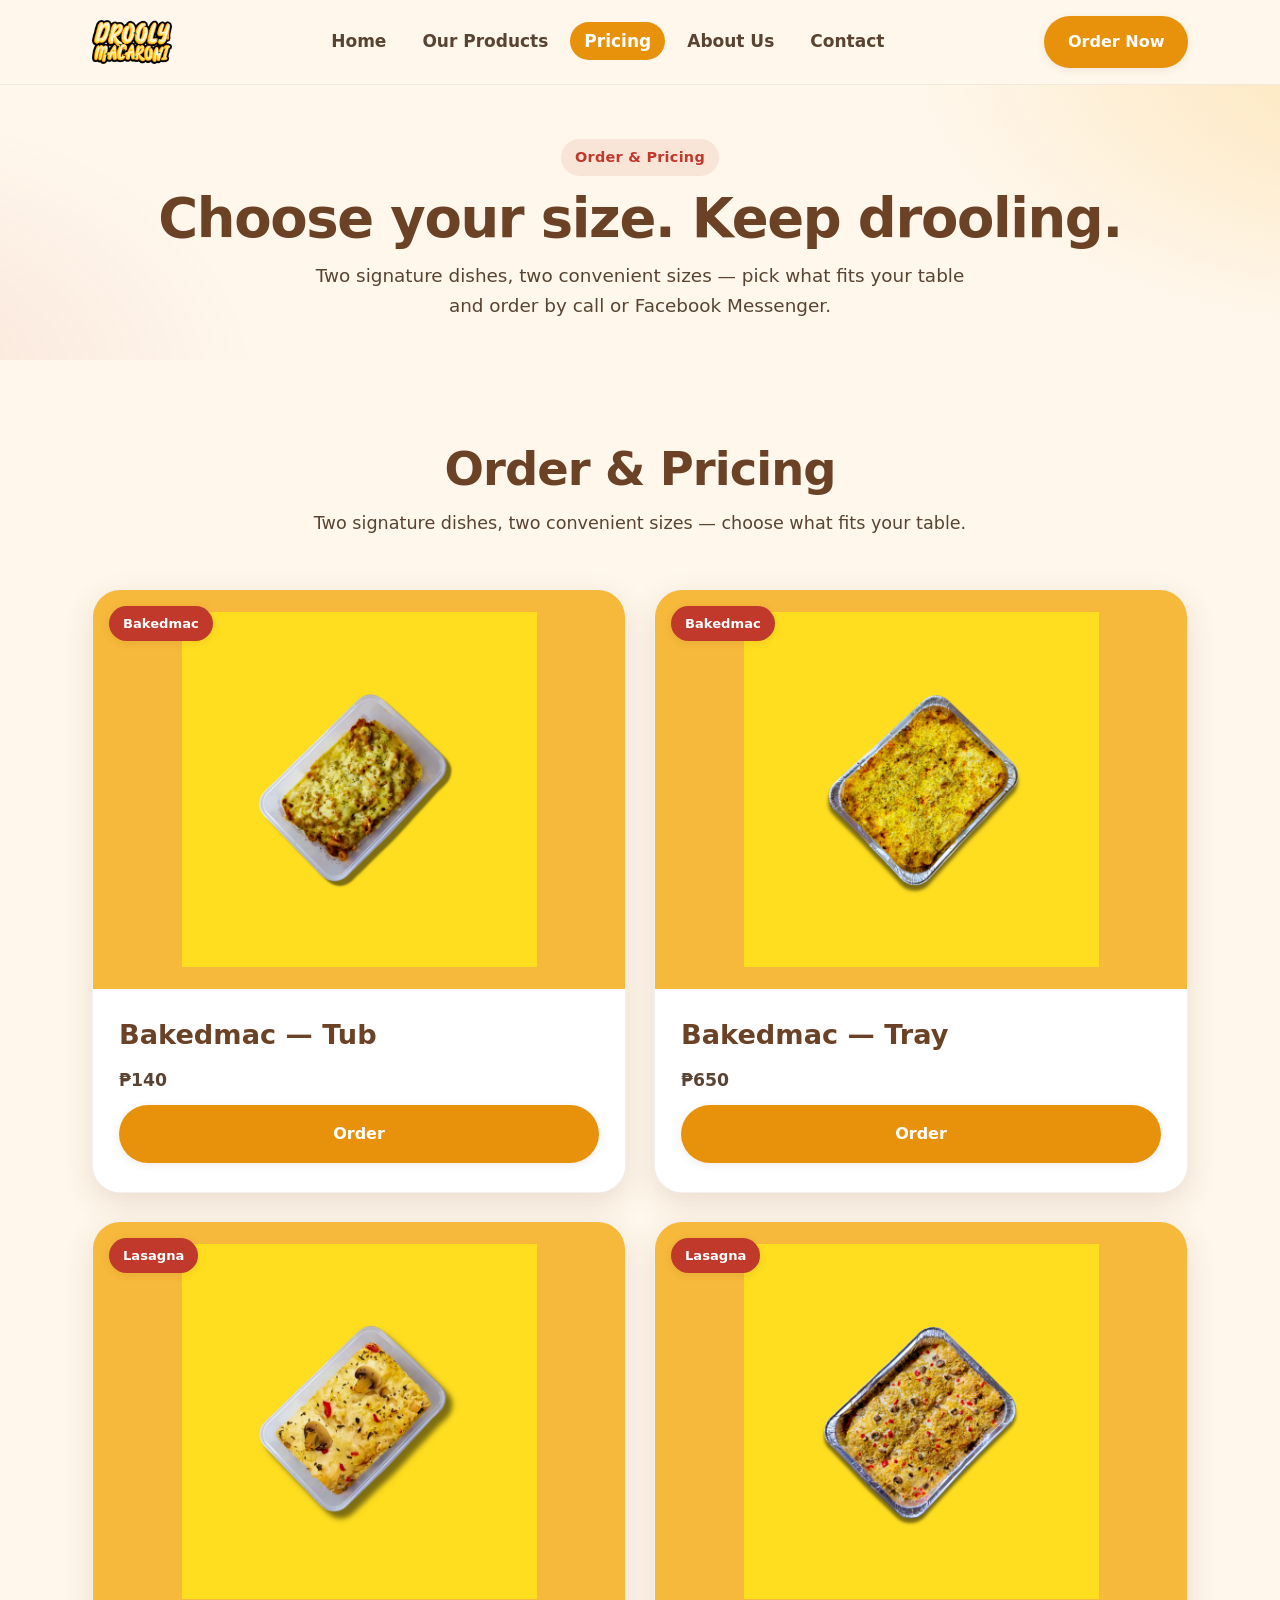
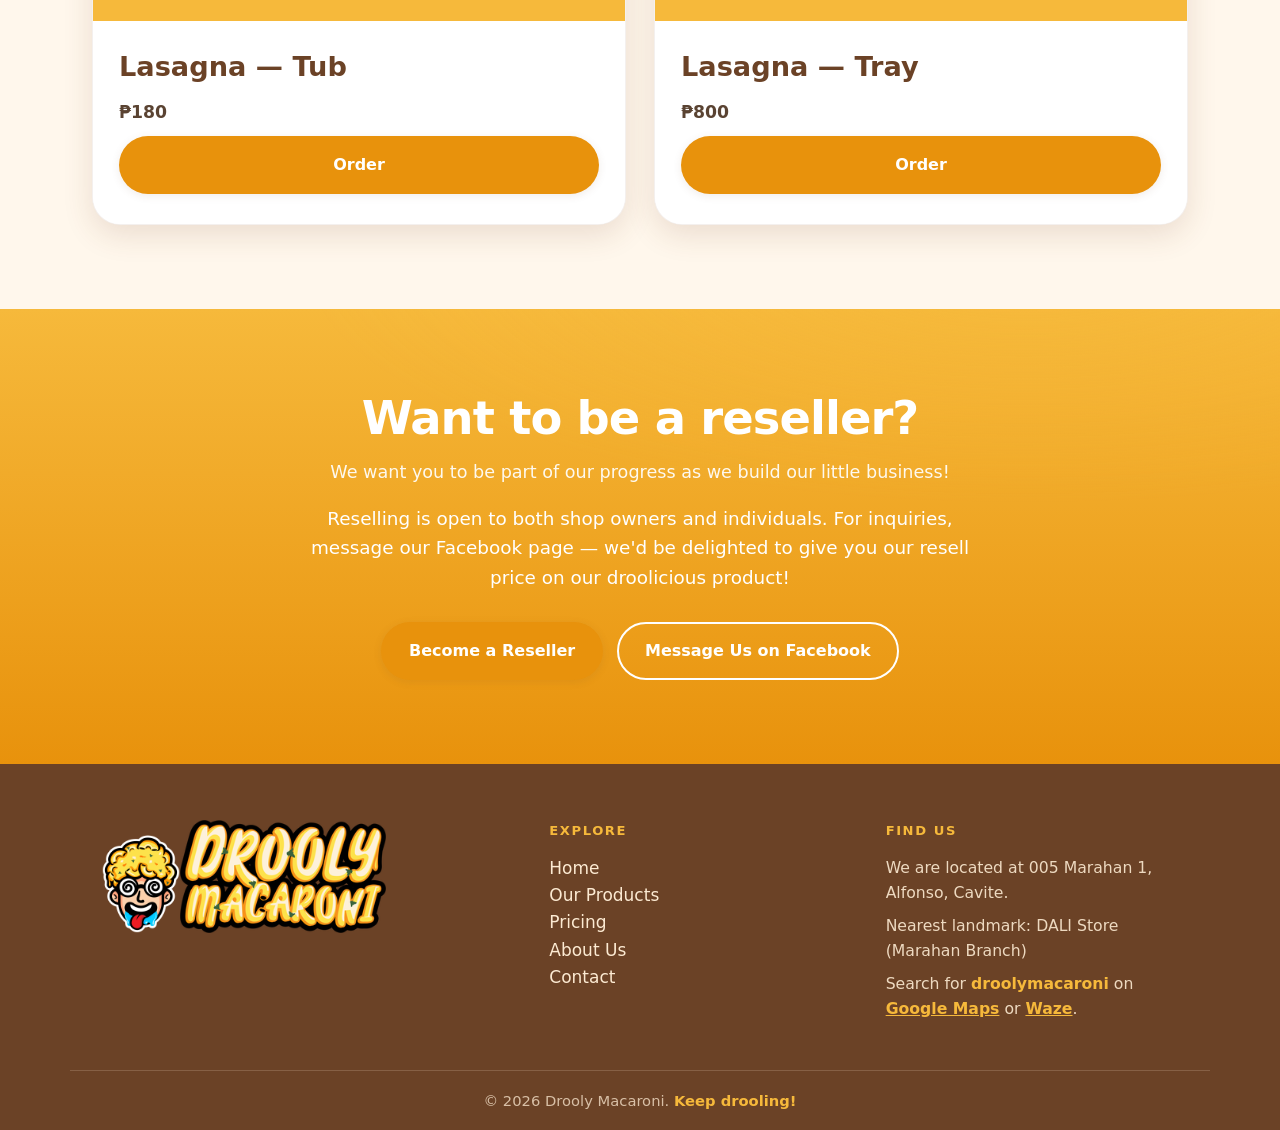
==== pricing.html @ f8eaab86 "Drooly Macaroni static site: multi-page, responsive, data-bound" ====
<!DOCTYPE html>
<html lang="en">
<head>
  <meta charset="UTF-8" />
  <meta name="viewport" content="width=device-width, initial-scale=1.0" />

  <title>Order &amp; Pricing | Drooly Macaroni</title>
  <meta name="description" content="Drooly Macaroni prices — creamy baked mac &amp; comforting lasagna in tub or tray sizes. Tub ₱140 / ₱180, Tray ₱650 / ₱800. Order by call or Facebook Messenger." />
  <meta name="theme-color" content="#E8920C" />
  <link rel="canonical" href="https://droolymacaroni.com/pricing" />

  <!-- Open Graph -->
  <meta property="og:type" content="website" />
  <meta property="og:title" content="Order &amp; Pricing | Drooly Macaroni" />
  <meta property="og:description" content="Creamy baked mac &amp; comforting lasagna in tub or tray sizes. Tub ₱140 / ₱180, Tray ₱650 / ₱800." />
  <meta property="og:site_name" content="Drooly Macaroni" />
  <meta property="og:locale" content="en_PH" />
  <meta property="og:image" content="images/bakemac-tray.png" />

  <!-- Twitter -->
  <meta name="twitter:card" content="summary_large_image" />
  <meta name="twitter:title" content="Order &amp; Pricing | Drooly Macaroni" />
  <meta name="twitter:description" content="Creamy baked mac &amp; comforting lasagna in tub or tray sizes. Tub ₱140 / ₱180, Tray ₱650 / ₱800." />
  <meta name="twitter:image" content="images/bakemac-tray.png" />

  <!-- Favicon -->
  <link rel="icon" type="image/png" href="assets/favicon.png" />
  <link rel="apple-touch-icon" href="assets/favicon.png" />

  <link rel="stylesheet" href="css/styles.css" />

  <!-- Structured data: offers with real prices (PHP) -->
  <script type="application/ld+json">
  {
    "@context": "https://schema.org",
    "@type": "ItemList",
    "name": "Drooly Macaroni Pricing",
    "itemListElement": [
      { "@type": "Offer", "position": 1, "itemOffered": { "@type": "Product", "name": "Bakedmac Tub" }, "price": "140", "priceCurrency": "PHP", "url": "https://droolymacaroni.com/pricing" },
      { "@type": "Offer", "position": 2, "itemOffered": { "@type": "Product", "name": "Bakedmac Tray" }, "price": "650", "priceCurrency": "PHP", "url": "https://droolymacaroni.com/pricing" },
      { "@type": "Offer", "position": 3, "itemOffered": { "@type": "Product", "name": "Lasagna Tub" }, "price": "180", "priceCurrency": "PHP", "url": "https://droolymacaroni.com/pricing" },
      { "@type": "Offer", "position": 4, "itemOffered": { "@type": "Product", "name": "Lasagna Tray" }, "price": "800", "priceCurrency": "PHP", "url": "https://droolymacaroni.com/pricing" }
    ]
  }
  </script>
</head>

<body>
  <a class="skip-link" href="#main">Skip to content</a>

  <!-- ============ HEADER / NAV ============ -->
  <header class="site-header" id="top">
    <div class="container header-inner">
      <a class="brand" href="index.html" aria-label="Drooly Macaroni home">
        <img class="brand-logo" src="assets/logo.png" alt="" width="260" height="143" />
        <span class="brand-name sr-only" data-bind="brandName">Drooly Macaroni</span>
      </a>

      <nav class="main-nav" aria-label="Primary">
        <ul class="nav-list" id="nav-list" data-bind="navList"><!-- populated by JS --></ul>
      </nav>

      <a class="btn btn-primary nav-order" href="index.html#contact" data-bind="orderNavHref" data-bind-text="orderNavLabel">Order Now</a>

      <button class="nav-toggle" id="nav-toggle" aria-expanded="false" aria-controls="mobile-menu" aria-label="Open menu">
        <span></span><span></span><span></span>
      </button>
    </div>

    <!-- Mobile menu -->
    <div class="mobile-menu" id="mobile-menu" hidden>
      <ul class="mobile-nav-list" id="mobile-nav-list" data-bind="mobileNavList"><!-- populated by JS --></ul>
      <a class="btn btn-primary mobile-order" href="index.html#contact" data-bind="orderNavHref" data-bind-text="orderNavLabel">Order Now</a>
    </div>
  </header>

  <main id="main">
    <!-- ============ PAGE HERO ============ -->
    <section class="page-hero">
      <div class="container">
        <p class="eyebrow">Order &amp; Pricing</p>
        <h1 class="page-title">Choose your size. Keep drooling.</h1>
        <p class="page-sub">Two signature dishes, two convenient sizes — pick what fits your table and order by call or Facebook Messenger.</p>
      </div>
    </section>

    <!-- ============ PRICING ============ -->
    <section class="pricing section" id="pricing">
      <div class="container">
        <header class="section-head">
          <h2 class="section-title" data-bind="pricingTitle">Order &amp; Pricing</h2>
          <p class="section-subtitle" data-bind="pricingSubtitle">Two signature dishes, two convenient sizes — choose what fits your table.</p>
        </header>

        <div class="pricing-grid" id="pricing-grid" data-bind="pricingGrid">
          <!-- Cards rendered from js/data.js (SITE_DATA.pricing). -->
        </div>

        <noscript>
          <div class="pricing-grid">
            <article class="product-card">
              <div class="product-media">
                <img src="images/bakemac-tub.png" alt="Baked macaroni and cheese in a clear takeout tub, creamy golden on top with herb flecks." loading="lazy" />
                <span class="product-tag">Bakedmac</span>
              </div>
              <div class="product-body">
                <h3>Bakedmac — Tub</h3>
                <p class="price">₱140</p>
                <a class="btn btn-primary" href="index.html#contact">Order</a>
              </div>
            </article>
            <article class="product-card">
              <div class="product-media">
                <img src="images/bakemac-tray.png" alt="Baked macaroni and cheese in a foil tray, golden bubbly cheese with herb garnish." loading="lazy" />
                <span class="product-tag">Bakedmac</span>
              </div>
              <div class="product-body">
                <h3>Bakedmac — Tray</h3>
                <p class="price">₱650</p>
                <a class="btn btn-primary" href="index.html#contact">Order</a>
              </div>
            </article>
            <article class="product-card">
              <div class="product-media">
                <img src="images/lasagna-tub.png" alt="Lasagna in a clear takeout tub with pasta layers, mushrooms and red pepper." loading="lazy" />
                <span class="product-tag">Lasagna</span>
              </div>
              <div class="product-body">
                <h3>Lasagna — Tub</h3>
                <p class="price">₱180</p>
                <a class="btn btn-primary" href="index.html#contact">Order</a>
              </div>
            </article>
            <article class="product-card">
              <div class="product-media">
                <img src="images/lasagna-tray.png" alt="Lasagna in a foil tray with layered pasta and red sauce." loading="lazy" />
                <span class="product-tag">Lasagna</span>
              </div>
              <div class="product-body">
                <h3>Lasagna — Tray</h3>
                <p class="price">₱800</p>
                <a class="btn btn-primary" href="index.html#contact">Order</a>
              </div>
            </article>
          </div>
        </noscript>
      </div>
    </section>

    <!-- ============ RESELLERS ============ -->
    <section class="resellers section section-accent" id="resellers">
      <div class="container resellers-inner">
        <div class="resellers-copy">
          <h2 class="section-title" data-bind="resellerTitle">Want to be a reseller?</h2>
          <p class="section-subtitle" data-bind="resellerSubtitle">We want you to be part of our progress as we build our little business!</p>
          <p class="reseller-body" data-bind="resellerBody">Reselling is open to both shop owners and individuals. For inquiries, message our Facebook page — we'd be delighted to give you our resell price on our droolicious product!</p>
          <div class="reseller-actions">
            <a class="btn btn-primary" href="index.html#contact" data-bind="resellerPrimaryHref" data-bind-text="resellerPrimaryLabel">Become a Reseller</a>
            <a class="btn btn-ghost" href="https://m.me/droolymacaroni" data-bind="resellerSecondaryHref" data-bind-text="resellerSecondaryLabel" target="_blank" rel="noopener">Message Us on Facebook</a>
          </div>
        </div>
      </div>
    </section>

  </main>

  <!-- ============ FOOTER ============ -->
  <footer class="site-footer">
    <div class="container footer-inner">
      <div class="footer-brand">
        <img class="footer-mascot" src="assets/mascot.png" alt="" aria-hidden="true" />
        <img class="footer-logo" src="assets/logo.png" alt="" aria-hidden="true" />
      </div>
      <nav class="footer-col" aria-label="Footer">
        <h3 class="footer-heading">Explore</h3>
        <ul id="footer-nav-list" data-bind="footerNavList"><!-- populated by JS --></ul>
      </nav>
      <div class="footer-col footer-location">
        <h3 class="footer-heading">Find Us</h3>
        <p class="footer-loc-line">We are located at 005 Marahan 1, Alfonso, Cavite.</p>
        <p class="footer-loc-line">Nearest landmark: DALI Store (Marahan Branch)</p>
        <p class="footer-loc-line">Search for <strong>droolymacaroni</strong> on <a href="https://www.google.com/maps/search/?api=1&amp;query=droolymacaroni" target="_blank" rel="noopener">Google Maps</a> or <a href="https://waze.com/ul?q=droolymacaroni" target="_blank" rel="noopener">Waze</a>.</p>
      </div>
    </div>
    <div class="footer-bottom container">
      <p>&copy; <span id="year">2026</span> <span data-bind="brandName">Drooly Macaroni</span>. <strong data-bind="brandSignature">Keep drooling!</strong></p>
    </div>
  </footer>

  <!-- Sticky mobile order bar -->
  <a class="mobile-order-bar" href="index.html#contact" data-bind="orderNavHref">Order Now</a>

  <script src="js/data.js" defer></script>
  <script src="js/main.js" defer></script>
</body>
</html>
---- css/styles.css ----
/* =====================================================================
   Drooly Macaroni — styles.css
   Modern, cozy, drool-worthy. Warm palette, rounded cards, subtle motion.
   ===================================================================== */

/* ---------- Design tokens ---------- */
:root {
  --cream:        #FFF7EC;
  --cream-2:      #FBEAD2;
  --paper:        #FFFFFF;
  --ink:          #2E1C0E;
  --ink-soft:     #5A4332;
  --cheese:       #F6B93B;
  --cheese-deep:  #E8920C;
  --tomato:       #C0392B;
  --tomato-deep:  #9B2D20;
  --brown:        #6B4226;
  --shadow-sm:    0 2px 8px rgba(110, 66, 38, 0.10);
  --shadow-md:    0 10px 30px rgba(110, 66, 38, 0.14);
  --shadow-lg:    0 22px 60px rgba(110, 66, 38, 0.20);
  --radius:       20px;
  --radius-lg:    28px;
  --radius-sm:    12px;
  --container:    1140px;
  --font:         "Segoe UI", system-ui, -apple-system, Roboto, "Helvetica Neue", Arial, sans-serif;
  --ease:         cubic-bezier(.22,.61,.36,1);
}

/* ---------- Reset ---------- */
*, *::before, *::after { box-sizing: border-box; }
html { scroll-behavior: smooth; -webkit-text-size-adjust: 100%; }
body {
  margin: 0;
  font-family: var(--font);
  color: var(--ink);
  background: var(--cream);
  line-height: 1.6;
  font-size: 17px;
  -webkit-font-smoothing: antialiased;
  overflow-x: hidden;
}
img { max-width: 100%; display: block; height: auto; }
a { color: inherit; text-decoration: none; }
ul { list-style: none; margin: 0; padding: 0; }
h1, h2, h3, p { margin: 0; }

.container { width: 100%; max-width: var(--container); margin: 0 auto; padding: 0 22px; }

/* ---------- Skip link ---------- */
.skip-link {
  position: absolute; left: -999px; top: 0; z-index: 200;
  background: var(--ink); color: #fff; padding: 12px 18px; border-radius: 0 0 10px 0;
}
.skip-link:focus { left: 0; }

/* ---------- Buttons ---------- */
.btn {
  display: inline-flex; align-items: center; justify-content: center;
  gap: .5rem; padding: 14px 26px; border-radius: 999px;
  font-weight: 700; font-size: 1rem; cursor: pointer; border: 2px solid transparent;
  transition: transform .18s var(--ease), box-shadow .18s var(--ease), background .18s var(--ease), color .18s var(--ease);
  will-change: transform;
}
.btn-primary { background: var(--cheese-deep); color: #fff; box-shadow: var(--shadow-sm); }
.btn-primary:hover { background: var(--tomato); transform: translateY(-2px); box-shadow: var(--shadow-md); }
.btn-ghost { background: transparent; color: var(--brown); border-color: var(--cheese-deep); }
.btn-ghost:hover { background: var(--cream-2); transform: translateY(-2px); border-color: var(--tomato); color: var(--tomato); }
.btn-lg { padding: 18px 40px; font-size: 1.15rem; }
.btn:focus-visible { outline: 3px solid var(--tomato); outline-offset: 3px; }

/* ---------- Header / Nav ---------- */
.site-header {
  position: sticky; top: 0; z-index: 100;
  background: rgba(255, 247, 236, 0.86);
  backdrop-filter: saturate(160%) blur(10px);
  border-bottom: 1px solid rgba(110,66,38,.08);
  transition: padding .25s var(--ease), box-shadow .25s var(--ease), background .25s var(--ease);
}
.header-inner {
  display: flex; align-items: center; justify-content: space-between;
  padding-top: 16px; padding-bottom: 16px; gap: 16px;
  transition: padding .25s var(--ease);
}
.site-header.scrolled { box-shadow: var(--shadow-sm); background: rgba(255,247,236,.96); }
.site-header.scrolled .header-inner { padding-top: 9px; padding-bottom: 9px; }

.brand { display: inline-flex; align-items: center; gap: 10px; font-weight: 800; }
.brand-mark { font-size: 1.5rem; line-height: 1; }
.brand-name {
  font-size: 1.3rem; letter-spacing: -.01em; color: var(--brown);
  font-family: "Trebuchet MS", var(--font);
}

.main-nav { display: none; }
.nav-list { display: flex; gap: 8px; }
.nav-list a {
  padding: 9px 14px; border-radius: 999px; font-weight: 600; color: var(--ink-soft);
  transition: background .18s var(--ease), color .18s var(--ease);
}
.nav-list a:hover, .nav-list a:focus-visible { background: var(--cream-2); color: var(--tomato); }
.nav-list a:focus-visible { outline: 3px solid var(--tomato); outline-offset: 2px; }

.nav-order { padding: 11px 22px; }
.nav-toggle {
  display: inline-flex; flex-direction: column; justify-content: center; gap: 5px;
  width: 46px; height: 46px; padding: 0 11px; border: 0; border-radius: 12px;
  background: var(--cream-2); cursor: pointer;
}
.nav-toggle span { display: block; height: 2.5px; background: var(--brown); border-radius: 2px; transition: transform .25s var(--ease), opacity .2s; }
.nav-toggle[aria-expanded="true"] span:nth-child(1) { transform: translateY(7.5px) rotate(45deg); }
.nav-toggle[aria-expanded="true"] span:nth-child(2) { opacity: 0; }
.nav-toggle[aria-expanded="true"] span:nth-child(3) { transform: translateY(-7.5px) rotate(-45deg); }

/* Mobile menu */
.mobile-menu {
  display: none; flex-direction: column; gap: 6px;
  padding: 14px 22px 22px; background: var(--paper);
  border-bottom: 1px solid rgba(110,66,38,.10); box-shadow: var(--shadow-md);
}
.mobile-menu.open { display: flex; }
.mobile-nav-list { display: flex; flex-direction: column; }
.mobile-nav-list a {
  padding: 14px 12px; font-weight: 700; font-size: 1.1rem; color: var(--ink-soft);
  border-bottom: 1px solid rgba(110,66,38,.07);
}
.mobile-nav-list a:focus-visible { outline: 3px solid var(--tomato); outline-offset: -2px; }
.mobile-order { margin-top: 14px; }

/* ---------- Sections ---------- */
.section { padding: 84px 0; }
.section-alt { background: var(--cream-2); }
.section-accent {
  background:
    radial-gradient(1200px 400px at 80% -10%, rgba(246,185,59,.35), transparent 60%),
    linear-gradient(180deg, var(--cheese) 0%, var(--cheese-deep) 100%);
  color: #fff;
}
.section-head { text-align: center; max-width: 720px; margin: 0 auto 52px; }
.section-title {
  font-size: clamp(1.9rem, 4.5vw, 2.9rem); font-weight: 800; line-height: 1.1;
  letter-spacing: -.02em; color: var(--brown); font-family: "Trebuchet MS", var(--font);
}
.section-accent .section-title { color: #fff; }
.section-subtitle { margin-top: 14px; font-size: 1.1rem; color: var(--ink-soft); }
.section-accent .section-subtitle { color: rgba(255,255,255,.92); }

/* ---------- Hero ---------- */
.hero {
  background:
    radial-gradient(900px 500px at 110% -10%, rgba(246,185,59,.30), transparent 55%),
    radial-gradient(700px 500px at -10% 110%, rgba(192,57,43,.10), transparent 55%),
    var(--cream);
  padding: 64px 0 88px;
  overflow: hidden;
}
.hero-inner {
  display: grid; gap: 44px; align-items: center;
  grid-template-columns: 1fr;
}
.eyebrow {
  display: inline-block; font-weight: 700; color: var(--tomato);
  background: rgba(192,57,43,.10); padding: 7px 14px; border-radius: 999px;
  font-size: .9rem; letter-spacing: .02em; margin-bottom: 18px;
}
.hero-title {
  font-size: clamp(2.3rem, 7vw, 4.2rem); line-height: 1.04; font-weight: 800;
  letter-spacing: -.025em; color: var(--brown); font-family: "Trebuchet MS", var(--font);
}
.hero-subtitle { margin-top: 20px; font-size: 1.2rem; color: var(--ink-soft); max-width: 30em; }
.hero-actions { display: flex; flex-wrap: wrap; gap: 14px; margin-top: 30px; }
.hero-badges { display: flex; flex-wrap: wrap; gap: 10px; margin-top: 30px; }
.hero-badges li {
  display: inline-flex; align-items: center; gap: 7px;
  background: var(--paper); border: 1px solid rgba(110,66,38,.12);
  padding: 8px 14px; border-radius: 999px; font-size: .92rem; font-weight: 600; color: var(--brown);
  box-shadow: var(--shadow-sm);
}
.hero-badges li::before { content: "✓"; color: var(--cheese-deep); font-weight: 900; }

.hero-media { position: relative; }
.hero-media img {
  width: 100%; border-radius: var(--radius-lg); box-shadow: var(--shadow-lg);
  border: 6px solid #fff; object-fit: cover; aspect-ratio: 1280/1319;
}
.hero-media::after {
  content: ""; position: absolute; inset: -14px -14px auto auto; width: 120px; height: 120px;
  background: radial-gradient(circle at 30% 30%, var(--cheese), var(--cheese-deep));
  border-radius: 50%; opacity: .18; z-index: -1;
}

/* ---------- Products ---------- */
.product-grid {
  display: grid; gap: 28px; grid-template-columns: 1fr;
}
.pricing-grid {
  display: grid; gap: 28px; grid-template-columns: 1fr;
}
.product-grid, .pricing-grid {
  align-items: start;
}
.product-card {
  background: var(--paper); border-radius: var(--radius-lg); overflow: hidden;
  box-shadow: var(--shadow-md); border: 1px solid rgba(110,66,38,.08);
  display: flex; flex-direction: column;
  transition: transform .25s var(--ease), box-shadow .25s var(--ease);
}
.product-card:hover, .product-card:focus-within { transform: translateY(-6px); box-shadow: var(--shadow-lg); }
.product-media { position: relative; overflow: hidden; aspect-ratio: 4/3; background: var(--cheese); padding: 22px; }
.product-media img {
  width: 100%; height: 100%; object-fit: contain;
  transition: transform .5s var(--ease);
}
.product-card:hover .product-media img { transform: scale(1.05); }
.product-tag {
  position: absolute; top: 16px; left: 16px; background: var(--tomato); color: #fff;
  font-weight: 700; font-size: .82rem; padding: 7px 14px; border-radius: 999px; box-shadow: var(--shadow-sm); z-index: 2;
}
.product-body { padding: 24px 26px 30px; display: flex; flex-direction: column; gap: 10px; flex: 1; background: #fff; }
.product-body h3 { font-size: 1.7rem; font-weight: 800; color: var(--brown); font-family: "Trebuchet MS", var(--font); }
.price { font-size: 1.6rem; font-weight: 800; color: var(--cheese-deep); }
.product-body p { color: var(--ink-soft); font-size: 1.08rem; flex: 1; }

/* ---------- Why Drooly ---------- */
.why-grid { display: grid; gap: 22px; grid-template-columns: 1fr; }
.why-item {
  position: relative; overflow: hidden;
  background: var(--paper); border-radius: 18px; padding: 28px 24px 26px;
  box-shadow: var(--shadow-md); border: 1px solid rgba(110,66,38,.08);
  display: flex; flex-direction: column; gap: 18px;
  transition: transform .22s var(--ease), box-shadow .22s var(--ease), border-color .22s var(--ease);
}
/* thin colored top border that matches the card's icon color */
.why-item::before {
  content: ""; position: absolute; left: 0; right: 0; top: 0; height: 5px;
  background: var(--why-accent, var(--cheese-deep));
}
.why-item:hover { transform: translateY(-6px); box-shadow: var(--shadow-lg); }
.why-head { display: flex; align-items: center; gap: 18px; }
.why-icon {
  flex: 0 0 52px; width: 52px; height: 52px; border-radius: 14px;
  display: grid; place-items: center;
  background: color-mix(in srgb, var(--why-accent, var(--cheese-deep)) 22%, #fff);
  color: var(--why-accent, var(--cheese-deep));
  box-shadow: inset 0 0 0 1px color-mix(in srgb, var(--why-accent, var(--cheese-deep)) 35%, #fff);
}
.why-item h3 { font-size: 1.22rem; font-weight: 800; color: var(--brown); line-height: 1.15; letter-spacing: -.01em; }
.why-item p { color: var(--ink-soft); font-size: 1rem; line-height: 1.6; margin-top: 2px; }
.why-item div { min-width: 0; }

/* per-card brand accent colors (mirrors the mockup: pink, orange, purple, yellow) */
.why-accent-heart { --why-accent: #d6395f; }
.why-accent-flame { --why-accent: #e6731f; }
.why-accent-users { --why-accent: #7a4fc0; }
.why-accent-star  { --why-accent: #d99e16; }

/* ---------- About (single mascot) ---------- */
.about-inner { display: grid; gap: 40px; grid-template-columns: 1fr; align-items: center; }
.about-media {
  display: grid; place-items: center;
  padding: 22px;
  background: #fff;
  border-radius: var(--radius-lg);
  box-shadow: var(--shadow-lg);
  border: 1px solid rgba(110,66,38,.08);
}
.about-mascot-solo {
  width: 100%; max-width: 380px; height: auto;
  border-radius: 18px;
}
.about-copy .section-title { text-align: left; margin-bottom: 18px; }
.about-copy p { color: var(--ink-soft); margin-bottom: 14px; font-size: 1.06rem; }

/* ---------- Resellers ---------- */
.resellers-inner { text-align: center; max-width: 760px; margin: 0 auto; }
.resellers .section-title { color: #fff; }
.resellers .section-subtitle { color: rgba(255,255,255,.92); }
.reseller-body { font-size: 1.15rem; margin: 18px auto 30px; max-width: 38em; }
.reseller-actions { display: flex; flex-wrap: wrap; gap: 14px; justify-content: center; }
.section-accent .btn-ghost { color: #fff; border-color: #fff; }
.section-accent .btn-ghost:hover { background: rgba(255,255,255,.16); color: #fff; border-color: #fff; }

/* ---------- Contact ---------- */
.contact { background: var(--cream); }
.contact-inner { text-align: center; max-width: 760px; margin: 0 auto; }
.contact-title { font-size: clamp(2rem, 5vw, 3.1rem); }
.contact-subtitle { margin-top: 14px; font-size: 1.2rem; color: var(--ink-soft); }
.contact-details { display: flex; flex-wrap: wrap; gap: 18px; justify-content: center; margin-top: 36px; }
.contact-pill {
  display: inline-flex; align-items: center; gap: 16px; background: var(--paper);
  border: 1px solid rgba(110,66,38,.12); border-radius: 999px; padding: 16px 28px 16px 18px;
  box-shadow: var(--shadow-sm); transition: transform .18s var(--ease), box-shadow .18s var(--ease);
}
.contact-pill:hover { transform: translateY(-3px); box-shadow: var(--shadow-md); }
.contact-pill:focus-visible { outline: 3px solid var(--tomato); outline-offset: 3px; }
.contact-pill-icon {
  display: inline-flex; align-items: center; justify-content: center;
  width: 46px; height: 46px; border-radius: 50%; flex: 0 0 auto;
}
.contact-pill-icon svg { width: 22px; height: 22px; }
.contact-pill-icon--phone { background: #FCE0EC; color: #D63384; }
.contact-pill-icon--chat { background: #ECE4FB; color: #7C4DD6; }
.contact-pill-label { display: block; font-size: .82rem; color: var(--ink-soft); }
.contact-pill-value { display: block; font-weight: 800; color: var(--brown); font-size: 1.18rem; }

/* ---------- Testimonials ---------- */
.testimonial-grid { display: grid; gap: 24px; grid-template-columns: 1fr; list-style: none; margin: 0; padding: 0; }
.testimonial-card {
  background: var(--paper); border-radius: var(--radius); overflow: hidden;
  box-shadow: var(--shadow-sm); border: 1px solid rgba(110,66,38,.08);
  display: flex; flex-direction: column;
  transition: transform .22s var(--ease), box-shadow .22s var(--ease);
}
.testimonial-card:hover { transform: translateY(-5px); box-shadow: var(--shadow-lg); }
.testimonial-photo {
  width: 100%; height: auto; max-height: 320px; object-fit: contain; object-position: center;
  background: var(--cream-2); display: block; border-bottom: 1px solid rgba(110,66,38,.08);
}
.testimonial-body { padding: 22px 24px 26px; }
.testimonial-stars { color: #F2B705; font-size: 1.15rem; letter-spacing: 2px; margin-bottom: 10px; }
.testimonial-quote { color: var(--brown); font-size: 1.05rem; line-height: 1.55; margin-bottom: 16px; }
.testimonial-name { font-weight: 800; color: var(--brown); font-size: 1.08rem; }
.testimonial-label { color: var(--cheese-deep); font-size: .85rem; font-weight: 700; text-transform: uppercase; letter-spacing: .06em; margin-top: 2px; }

/* ---------- Footer ---------- */
.site-footer { background: var(--brown); color: #FCEAD2; }
.footer-inner {
  display: grid; gap: 34px; grid-template-columns: 1fr;
  padding: 56px 22px 40px;
}
.footer-brand { position: relative; display: flex; align-items: flex-end; gap: 0; }
.footer-mascot { width: 98px; height: auto; position: relative; z-index: 1; }
.footer-logo { width: 206px; height: auto; margin-left: -10px; position: relative; z-index: 2; }
.footer-col { text-align: left; }
.footer-heading {
  font-size: .82rem; font-weight: 800; letter-spacing: .12em; text-transform: uppercase;
  color: var(--cheese); margin-bottom: 14px;
}
.footer-nav ul { display: flex; flex-direction: column; flex-wrap: wrap; gap: 10px; list-style: none; margin: 0; padding: 0; }
.footer-nav a { color: rgba(252,234,210,.92); font-weight: 600; }
.footer-nav a:hover { color: var(--cheese); }
.footer-contact { display: flex; flex-direction: column; gap: 14px; align-items: flex-start; }
.footer-link {
  display: inline-flex; align-items: center; gap: 12px; color: rgba(252,234,210,.95);
  font-weight: 700; transition: color .16s var(--ease);
}
.footer-link:hover { color: var(--cheese); }
.footer-link:focus-visible { outline: 3px solid var(--cheese); outline-offset: 3px; }
.footer-link-icon {
  display: inline-flex; align-items: center; justify-content: center;
  width: 38px; height: 38px; border-radius: 50%; flex: 0 0 auto;
}
.footer-link-icon svg { width: 18px; height: 18px; }
.footer-link-icon--phone { background: #FCE0EC; color: #D63384; }
.footer-link-icon--chat { background: #ECE4FB; color: #7C4DD6; }
.footer-link-label { display: block; font-size: .78rem; font-weight: 600; color: rgba(252,234,210,.75); }
.footer-link-value { display: block; font-size: 1rem; font-weight: 800; color: #fff; }
.footer-location { max-width: 26em; }
.footer-loc-line { color: rgba(252,234,210,.9); font-size: .98rem; line-height: 1.6; margin-bottom: 8px; }
.footer-location strong { color: var(--cheese); }
.footer-location a { color: var(--cheese); font-weight: 700; text-decoration: underline; }
.footer-location a:hover { color: #fff; }
.footer-bottom { padding: 18px 22px; border-top: 1px solid rgba(252,234,210,.18); font-size: .92rem; color: rgba(252,234,210,.75); text-align: center; }
.footer-bottom strong { color: var(--cheese); }

/* ---------- Mobile sticky order bar ---------- */
.mobile-order-bar {
  position: fixed; left: 14px; right: 14px; bottom: 14px; z-index: 90;
  display: none; text-align: center; padding: 16px; border-radius: 999px;
  background: var(--cheese-deep); color: #fff; font-weight: 800; font-size: 1.1rem;
  box-shadow: var(--shadow-lg);
}
.mobile-order-bar:focus-visible { outline: 3px solid #fff; outline-offset: 2px; }

/* ---------- Scroll reveal ---------- */
.reveal { opacity: 0; transform: translateY(26px); transition: opacity .6s var(--ease), transform .6s var(--ease); }
.reveal.in { opacity: 1; transform: none; }

/* ---------- Desktop layout ---------- */
@media (min-width: 760px) {
  .hero-inner { grid-template-columns: 1.05fr .95fr; }
  .product-grid { grid-template-columns: repeat(2, 1fr); }
  .pricing-grid { grid-template-columns: repeat(2, 1fr); }
  .why-grid { grid-template-columns: repeat(2, 1fr); }
  .testimonial-grid { grid-template-columns: repeat(2, 1fr); }
  .about-inner { grid-template-columns: 1fr 1fr; }
  .footer-inner { grid-template-columns: 1.4fr 1fr 1fr; align-items: start; }
  .mobile-order-bar { display: none; }
}
@media (min-width: 980px) {
  .main-nav { display: block; }
  .nav-toggle { display: none; }
  .mobile-menu { display: none !important; }
  .why-grid { grid-template-columns: repeat(4, 1fr); }
  .about-mascot { width: 180px; }
}

/* ---------- Reduced motion ---------- */
@media (prefers-reduced-motion: reduce) {
  html { scroll-behavior: auto; }
  *, *::before, *::after { animation-duration: .001ms !important; transition-duration: .001ms !important; }
  .reveal { opacity: 1; transform: none; }
}

/* ---------- Small screens ---------- */
@media (max-width: 380px) {
  body { font-size: 16px; }
  .hero-actions .btn, .contact-actions .btn { width: 100%; }
}


/* ---------- Page hero (standalone sub-pages) ---------- */
.page-hero {
  background:
    radial-gradient(900px 500px at 110% -10%, rgba(246,185,59,.30), transparent 55%),
    radial-gradient(700px 500px at -10% 110%, rgba(192,57,43,.10), transparent 55%),
    var(--cream);
  padding: 54px 0 40px;
  text-align: center;
}
.page-hero .eyebrow {
  display: inline-block; font-weight: 700; color: var(--tomato);
  background: rgba(192,57,43,.10); padding: 7px 14px; border-radius: 999px;
  font-size: .9rem; letter-spacing: .02em; margin-bottom: 14px;
}
.page-title {
  font-size: clamp(2rem, 6vw, 3.4rem); line-height: 1.06; font-weight: 800;
  letter-spacing: -.025em; color: var(--brown); font-family: "Trebuchet MS", var(--font);
}
.page-sub { margin-top: 14px; font-size: 1.15rem; color: var(--ink-soft); max-width: 36em; margin-left: auto; margin-right: auto; }

/* Active nav link on the current page */
.nav-list a[aria-current="page"],
.mobile-nav-list a[aria-current="page"] {
  background: var(--cheese-deep);
  color: #fff;
}


/* ---------- Brand logo (wordmark from images/logo.png) ---------- */
.brand-logo { height: 38px; width: auto; display: block; }
.sr-only {
  position: absolute; width: 1px; height: 1px; padding: 0; margin: -1px;
  overflow: hidden; clip: rect(0 0 0 0); white-space: nowrap; border: 0;
}
@media (min-width: 480px) { .brand-logo { height: 44px; } }
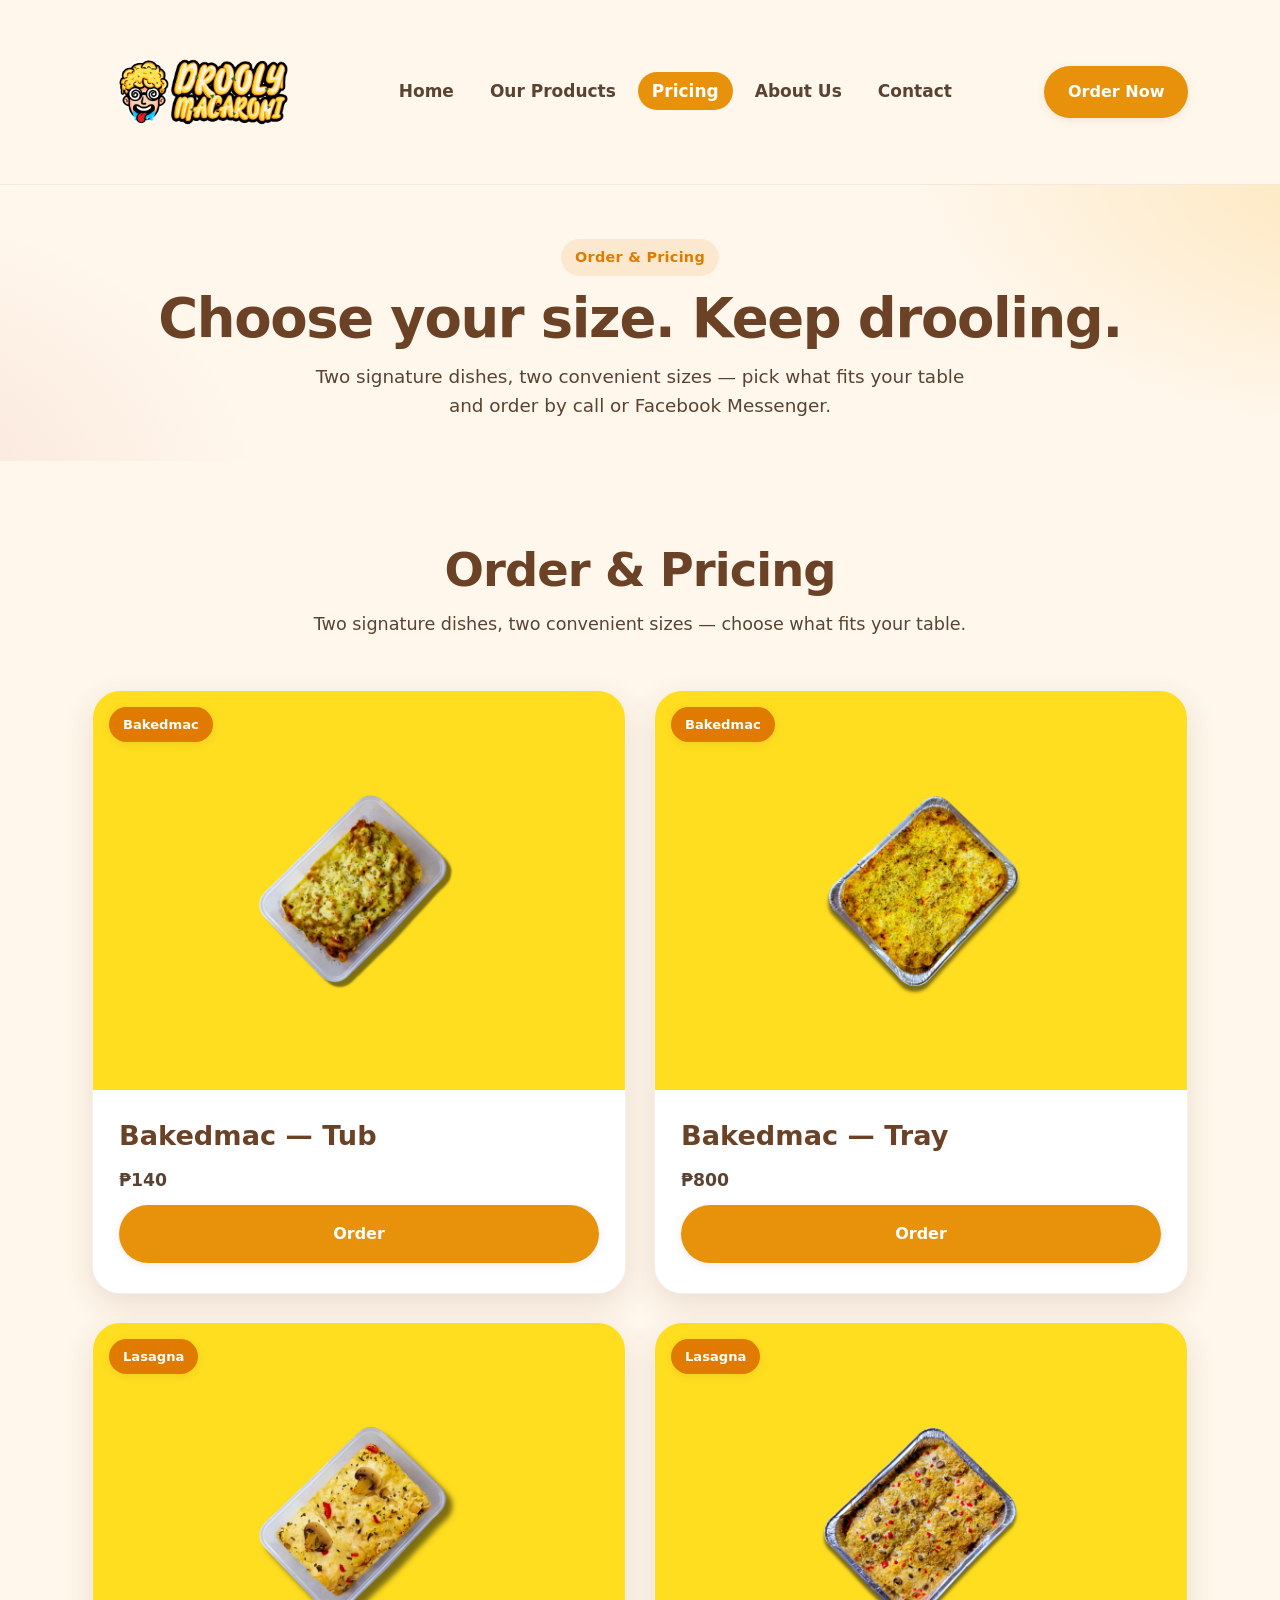
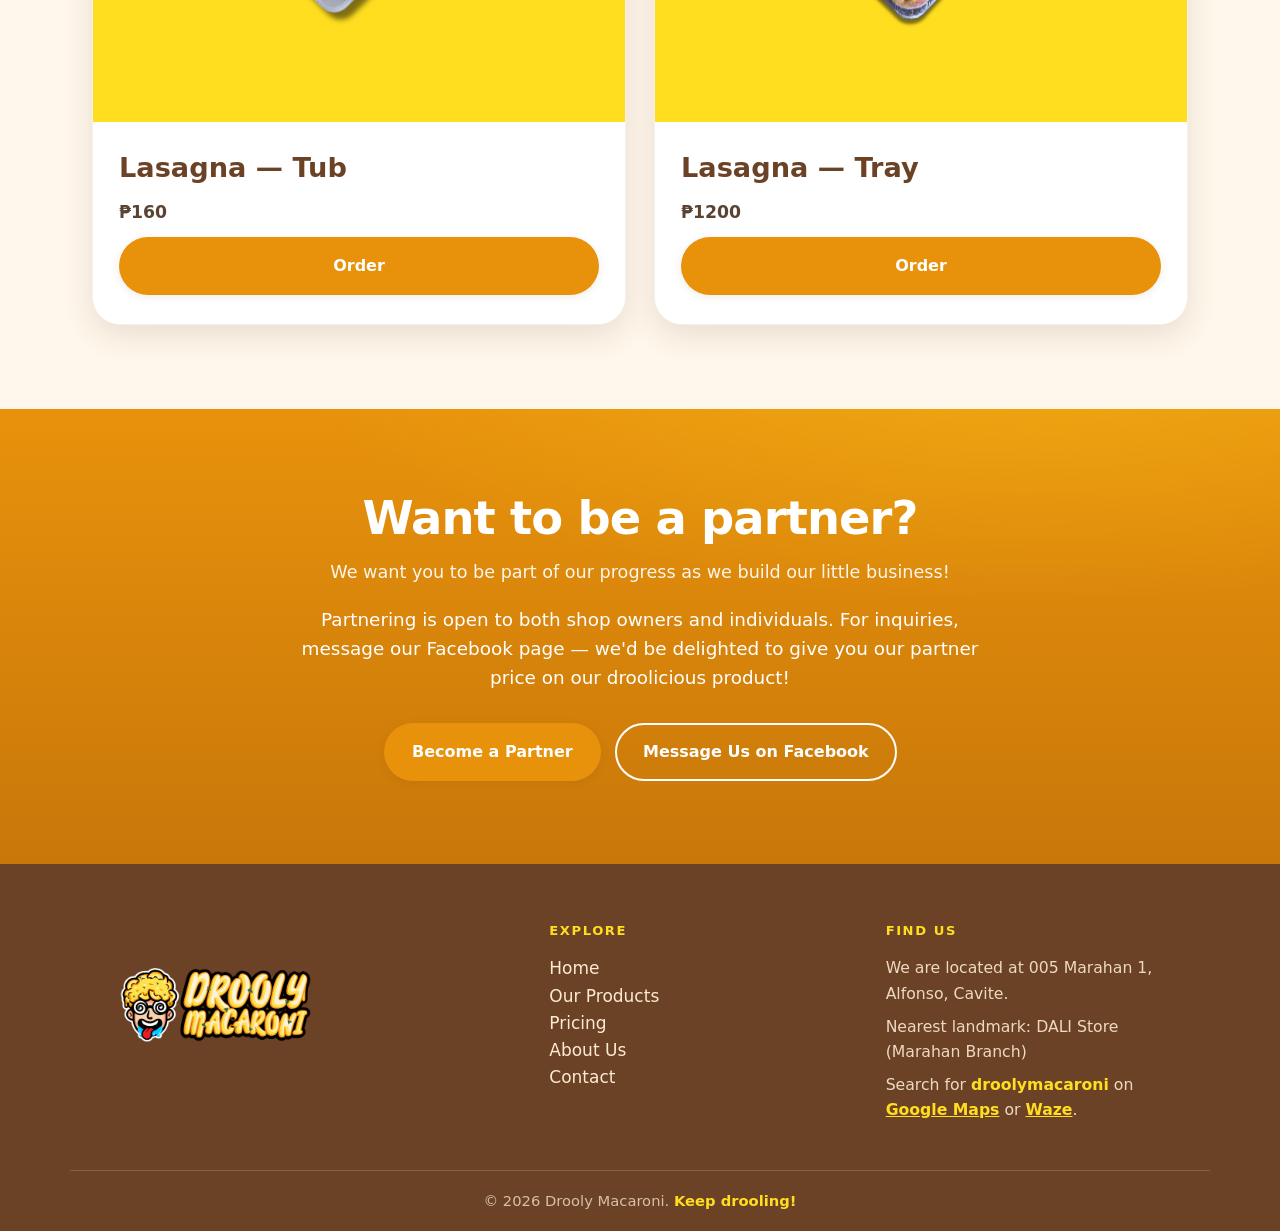
==== commit 930cd57f: "Pricing: order buttons -> Messenger, update prices, rename reseller->partner; add main-logo, cheese " ====
--- a/pricing.html
+++ b/pricing.html
@@ -5,14 +5,14 @@
   <meta name="viewport" content="width=device-width, initial-scale=1.0" />
 
   <title>Order &amp; Pricing | Drooly Macaroni</title>
-  <meta name="description" content="Drooly Macaroni prices — creamy baked mac &amp; comforting lasagna in tub or tray sizes. Tub ₱140 / ₱180, Tray ₱650 / ₱800. Order by call or Facebook Messenger." />
+  <meta name="description" content="Drooly Macaroni prices — creamy baked mac &amp; comforting lasagna in tub or tray sizes. Tub ₱140 / ₱160, Tray ₱800 / ₱1200. Order by call or Facebook Messenger." />
   <meta name="theme-color" content="#E8920C" />
   <link rel="canonical" href="https://droolymacaroni.com/pricing" />
 
   <!-- Open Graph -->
   <meta property="og:type" content="website" />
   <meta property="og:title" content="Order &amp; Pricing | Drooly Macaroni" />
-  <meta property="og:description" content="Creamy baked mac &amp; comforting lasagna in tub or tray sizes. Tub ₱140 / ₱180, Tray ₱650 / ₱800." />
+  <meta property="og:description" content="Creamy baked mac &amp; comforting lasagna in tub or tray sizes. Tub ₱140 / ₱160, Tray ₱800 / ₱1200." />
   <meta property="og:site_name" content="Drooly Macaroni" />
   <meta property="og:locale" content="en_PH" />
   <meta property="og:image" content="images/bakemac-tray.png" />
@@ -20,7 +20,7 @@
   <!-- Twitter -->
   <meta name="twitter:card" content="summary_large_image" />
   <meta name="twitter:title" content="Order &amp; Pricing | Drooly Macaroni" />
-  <meta name="twitter:description" content="Creamy baked mac &amp; comforting lasagna in tub or tray sizes. Tub ₱140 / ₱180, Tray ₱650 / ₱800." />
+  <meta name="twitter:description" content="Creamy baked mac &amp; comforting lasagna in tub or tray sizes. Tub ₱140 / ₱160, Tray ₱800 / ₱1200." />
   <meta name="twitter:image" content="images/bakemac-tray.png" />
 
   <!-- Favicon -->
@@ -37,9 +37,9 @@
     "name": "Drooly Macaroni Pricing",
     "itemListElement": [
       { "@type": "Offer", "position": 1, "itemOffered": { "@type": "Product", "name": "Bakedmac Tub" }, "price": "140", "priceCurrency": "PHP", "url": "https://droolymacaroni.com/pricing" },
-      { "@type": "Offer", "position": 2, "itemOffered": { "@type": "Product", "name": "Bakedmac Tray" }, "price": "650", "priceCurrency": "PHP", "url": "https://droolymacaroni.com/pricing" },
-      { "@type": "Offer", "position": 3, "itemOffered": { "@type": "Product", "name": "Lasagna Tub" }, "price": "180", "priceCurrency": "PHP", "url": "https://droolymacaroni.com/pricing" },
-      { "@type": "Offer", "position": 4, "itemOffered": { "@type": "Product", "name": "Lasagna Tray" }, "price": "800", "priceCurrency": "PHP", "url": "https://droolymacaroni.com/pricing" }
+      { "@type": "Offer", "position": 2, "itemOffered": { "@type": "Product", "name": "Bakedmac Tray" }, "price": "800", "priceCurrency": "PHP", "url": "https://droolymacaroni.com/pricing" },
+      { "@type": "Offer", "position": 3, "itemOffered": { "@type": "Product", "name": "Lasagna Tub" }, "price": "160", "priceCurrency": "PHP", "url": "https://droolymacaroni.com/pricing" },
+      { "@type": "Offer", "position": 4, "itemOffered": { "@type": "Product", "name": "Lasagna Tray" }, "price": "1200", "priceCurrency": "PHP", "url": "https://droolymacaroni.com/pricing" }
     ]
   }
   </script>
@@ -52,7 +52,7 @@
   <header class="site-header" id="top">
     <div class="container header-inner">
       <a class="brand" href="index.html" aria-label="Drooly Macaroni home">
-        <img class="brand-logo" src="assets/logo.png" alt="" width="260" height="143" />
+        <img class="brand-logo" src="images/main-logo.png" alt="Drooly Macaroni" width="260" height="143" />
         <span class="brand-name sr-only" data-bind="brandName">Drooly Macaroni</span>
       </a>
 
@@ -106,7 +106,7 @@
               <div class="product-body">
                 <h3>Bakedmac — Tub</h3>
                 <p class="price">₱140</p>
-                <a class="btn btn-primary" href="index.html#contact">Order</a>
+                <a class="btn btn-primary" href="https://m.me/droolymacaroni" target="_blank" rel="noopener">Order</a>
               </div>
             </article>
             <article class="product-card">
@@ -116,8 +116,8 @@
               </div>
               <div class="product-body">
                 <h3>Bakedmac — Tray</h3>
-                <p class="price">₱650</p>
-                <a class="btn btn-primary" href="index.html#contact">Order</a>
+                <p class="price">₱800</p>
+                <a class="btn btn-primary" href="https://m.me/droolymacaroni" target="_blank" rel="noopener">Order</a>
               </div>
             </article>
             <article class="product-card">
@@ -127,8 +127,8 @@
               </div>
               <div class="product-body">
                 <h3>Lasagna — Tub</h3>
-                <p class="price">₱180</p>
-                <a class="btn btn-primary" href="index.html#contact">Order</a>
+                <p class="price">₱160</p>
+                <a class="btn btn-primary" href="https://m.me/droolymacaroni" target="_blank" rel="noopener">Order</a>
               </div>
             </article>
             <article class="product-card">
@@ -138,8 +138,8 @@
               </div>
               <div class="product-body">
                 <h3>Lasagna — Tray</h3>
-                <p class="price">₱800</p>
-                <a class="btn btn-primary" href="index.html#contact">Order</a>
+                <p class="price">₱1200</p>
+                <a class="btn btn-primary" href="https://m.me/droolymacaroni" target="_blank" rel="noopener">Order</a>
               </div>
             </article>
           </div>
@@ -147,15 +147,15 @@
       </div>
     </section>
 
-    <!-- ============ RESELLERS ============ -->
+    <!-- ============ PARTNERS ============ -->
     <section class="resellers section section-accent" id="resellers">
       <div class="container resellers-inner">
         <div class="resellers-copy">
-          <h2 class="section-title" data-bind="resellerTitle">Want to be a reseller?</h2>
+          <h2 class="section-title" data-bind="resellerTitle">Want to be a partner?</h2>
           <p class="section-subtitle" data-bind="resellerSubtitle">We want you to be part of our progress as we build our little business!</p>
-          <p class="reseller-body" data-bind="resellerBody">Reselling is open to both shop owners and individuals. For inquiries, message our Facebook page — we'd be delighted to give you our resell price on our droolicious product!</p>
+          <p class="reseller-body" data-bind="resellerBody">Partnering is open to both shop owners and individuals. For inquiries, message our Facebook page — we'd be delighted to give you our partner price on our droolicious product!</p>
           <div class="reseller-actions">
-            <a class="btn btn-primary" href="index.html#contact" data-bind="resellerPrimaryHref" data-bind-text="resellerPrimaryLabel">Become a Reseller</a>
+            <a class="btn btn-primary" href="https://m.me/droolymacaroni" data-bind="resellerPrimaryHref" data-bind-text="resellerPrimaryLabel" target="_blank" rel="noopener">Become a Partner</a>
             <a class="btn btn-ghost" href="https://m.me/droolymacaroni" data-bind="resellerSecondaryHref" data-bind-text="resellerSecondaryLabel" target="_blank" rel="noopener">Message Us on Facebook</a>
           </div>
         </div>
@@ -168,8 +168,7 @@
   <footer class="site-footer">
     <div class="container footer-inner">
       <div class="footer-brand">
-        <img class="footer-mascot" src="assets/mascot.png" alt="" aria-hidden="true" />
-        <img class="footer-logo" src="assets/logo.png" alt="" aria-hidden="true" />
+        <img class="footer-logo" src="images/main-logo.png" alt="Drooly Macaroni" />
       </div>
       <nav class="footer-col" aria-label="Footer">
         <h3 class="footer-heading">Explore</h3>
--- a/css/styles.css
+++ b/css/styles.css
@@ -10,10 +10,10 @@
   --paper:        #FFFFFF;
   --ink:          #2E1C0E;
   --ink-soft:     #5A4332;
-  --cheese:       #F6B93B;
+  --cheese:       #FFDE20;
   --cheese-deep:  #E8920C;
-  --tomato:       #C0392B;
-  --tomato-deep:  #9B2D20;
+  --tomato:       #E07B00;
+  --tomato-deep:  #A85A00;
   --brown:        #6B4226;
   --shadow-sm:    0 2px 8px rgba(110, 66, 38, 0.10);
   --shadow-md:    0 10px 30px rgba(110, 66, 38, 0.14);
@@ -131,8 +131,8 @@
 .section-alt { background: var(--cream-2); }
 .section-accent {
   background:
-    radial-gradient(1200px 400px at 80% -10%, rgba(246,185,59,.35), transparent 60%),
-    linear-gradient(180deg, var(--cheese) 0%, var(--cheese-deep) 100%);
+    radial-gradient(1200px 400px at 80% -10%, rgba(255,222,32,.28), transparent 60%),
+    linear-gradient(180deg, var(--cheese-deep) 0%, #C8770A 100%);
   color: #fff;
 }
 .section-head { text-align: center; max-width: 720px; margin: 0 auto 52px; }
@@ -159,7 +159,7 @@
 }
 .eyebrow {
   display: inline-block; font-weight: 700; color: var(--tomato);
-  background: rgba(192,57,43,.10); padding: 7px 14px; border-radius: 999px;
+  background: rgba(224,123,0,.12); padding: 7px 14px; border-radius: 999px;
   font-size: .9rem; letter-spacing: .02em; margin-bottom: 18px;
 }
 .hero-title {
@@ -247,11 +247,11 @@
 .why-item p { color: var(--ink-soft); font-size: 1rem; line-height: 1.6; margin-top: 2px; }
 .why-item div { min-width: 0; }
 
-/* per-card brand accent colors (mirrors the mockup: pink, orange, purple, yellow) */
-.why-accent-heart { --why-accent: #d6395f; }
-.why-accent-flame { --why-accent: #e6731f; }
-.why-accent-users { --why-accent: #7a4fc0; }
-.why-accent-star  { --why-accent: #d99e16; }
+/* per-card brand accent colors — all cheese/yellow family (gold, amber, bronze) */
+.why-accent-heart { --why-accent: #F2B705; }
+.why-accent-flame { --why-accent: #E8920C; }
+.why-accent-users { --why-accent: #D98300; }
+.why-accent-star  { --why-accent: #C2700A; }
 
 /* ---------- About (single mascot) ---------- */
 .about-inner { display: grid; gap: 40px; grid-template-columns: 1fr; align-items: center; }
@@ -297,8 +297,8 @@
   width: 46px; height: 46px; border-radius: 50%; flex: 0 0 auto;
 }
 .contact-pill-icon svg { width: 22px; height: 22px; }
-.contact-pill-icon--phone { background: #FCE0EC; color: #D63384; }
-.contact-pill-icon--chat { background: #ECE4FB; color: #7C4DD6; }
+.contact-pill-icon--phone { background: #FCEFCB; color: #C2700A; }
+.contact-pill-icon--chat { background: #FBE9B0; color: #E8920C; }
 .contact-pill-label { display: block; font-size: .82rem; color: var(--ink-soft); }
 .contact-pill-value { display: block; font-weight: 800; color: var(--brown); font-size: 1.18rem; }
 
@@ -328,8 +328,7 @@
   padding: 56px 22px 40px;
 }
 .footer-brand { position: relative; display: flex; align-items: flex-end; gap: 0; }
-.footer-mascot { width: 98px; height: auto; position: relative; z-index: 1; }
-.footer-logo { width: 206px; height: auto; margin-left: -10px; position: relative; z-index: 2; }
+.footer-logo { width: 240px; height: auto; }
 .footer-col { text-align: left; }
 .footer-heading {
   font-size: .82rem; font-weight: 800; letter-spacing: .12em; text-transform: uppercase;
@@ -350,8 +349,8 @@
   width: 38px; height: 38px; border-radius: 50%; flex: 0 0 auto;
 }
 .footer-link-icon svg { width: 18px; height: 18px; }
-.footer-link-icon--phone { background: #FCE0EC; color: #D63384; }
-.footer-link-icon--chat { background: #ECE4FB; color: #7C4DD6; }
+.footer-link-icon--phone { background: #FCEFCB; color: #C2700A; }
+.footer-link-icon--chat { background: #FBE9B0; color: #E8920C; }
 .footer-link-label { display: block; font-size: .78rem; font-weight: 600; color: rgba(252,234,210,.75); }
 .footer-link-value { display: block; font-size: 1rem; font-weight: 800; color: #fff; }
 .footer-location { max-width: 26em; }
@@ -419,7 +418,7 @@
 }
 .page-hero .eyebrow {
   display: inline-block; font-weight: 700; color: var(--tomato);
-  background: rgba(192,57,43,.10); padding: 7px 14px; border-radius: 999px;
+  background: rgba(224,123,0,.12); padding: 7px 14px; border-radius: 999px;
   font-size: .9rem; letter-spacing: .02em; margin-bottom: 14px;
 }
 .page-title {
@@ -436,10 +435,10 @@
 }
 
 
-/* ---------- Brand logo (wordmark from images/logo.png) ---------- */
-.brand-logo { height: 38px; width: auto; display: block; }
+/* ---------- Brand logo (combined mascot + wordmark) ---------- */
+.brand-logo { width: 190px; height: auto; display: block; }
 .sr-only {
   position: absolute; width: 1px; height: 1px; padding: 0; margin: -1px;
   overflow: hidden; clip: rect(0 0 0 0); white-space: nowrap; border: 0;
 }
-@media (min-width: 480px) { .brand-logo { height: 44px; } }
+@media (min-width: 480px) { .brand-logo { width: 215px; } }
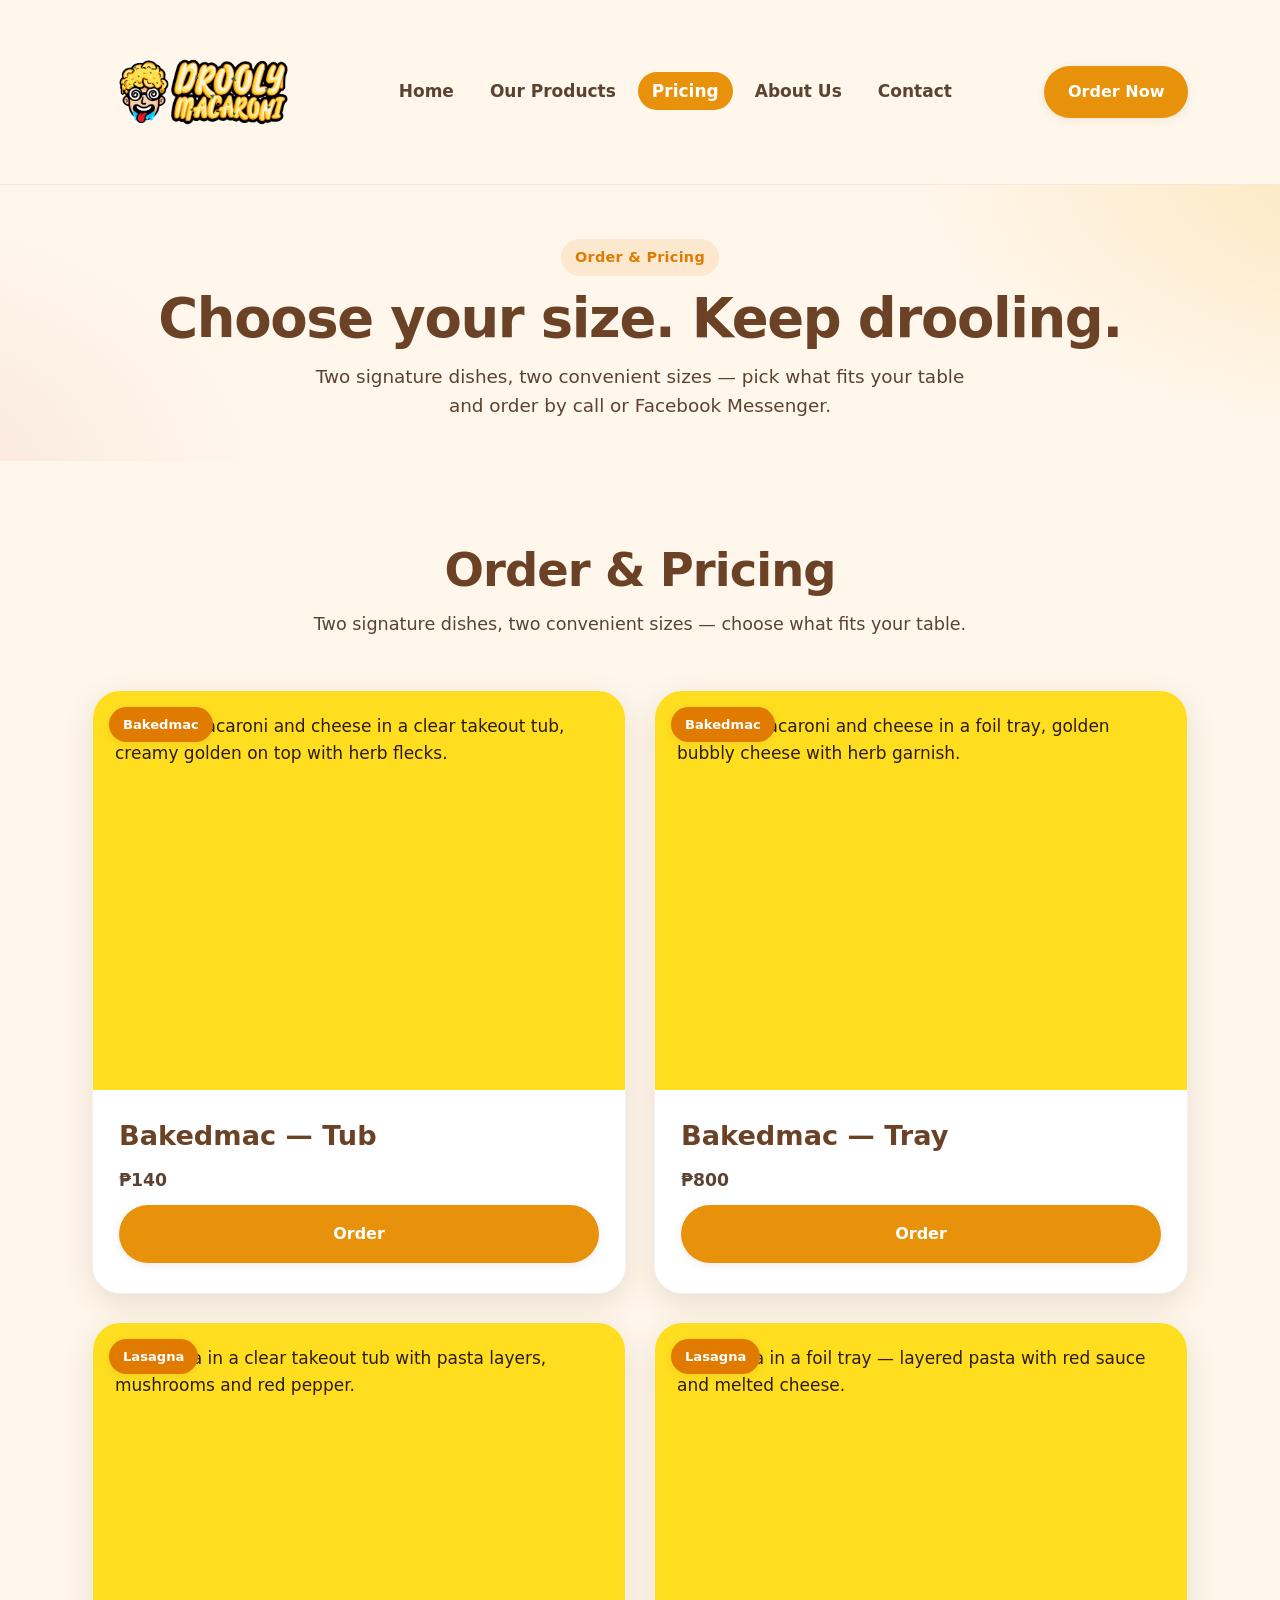
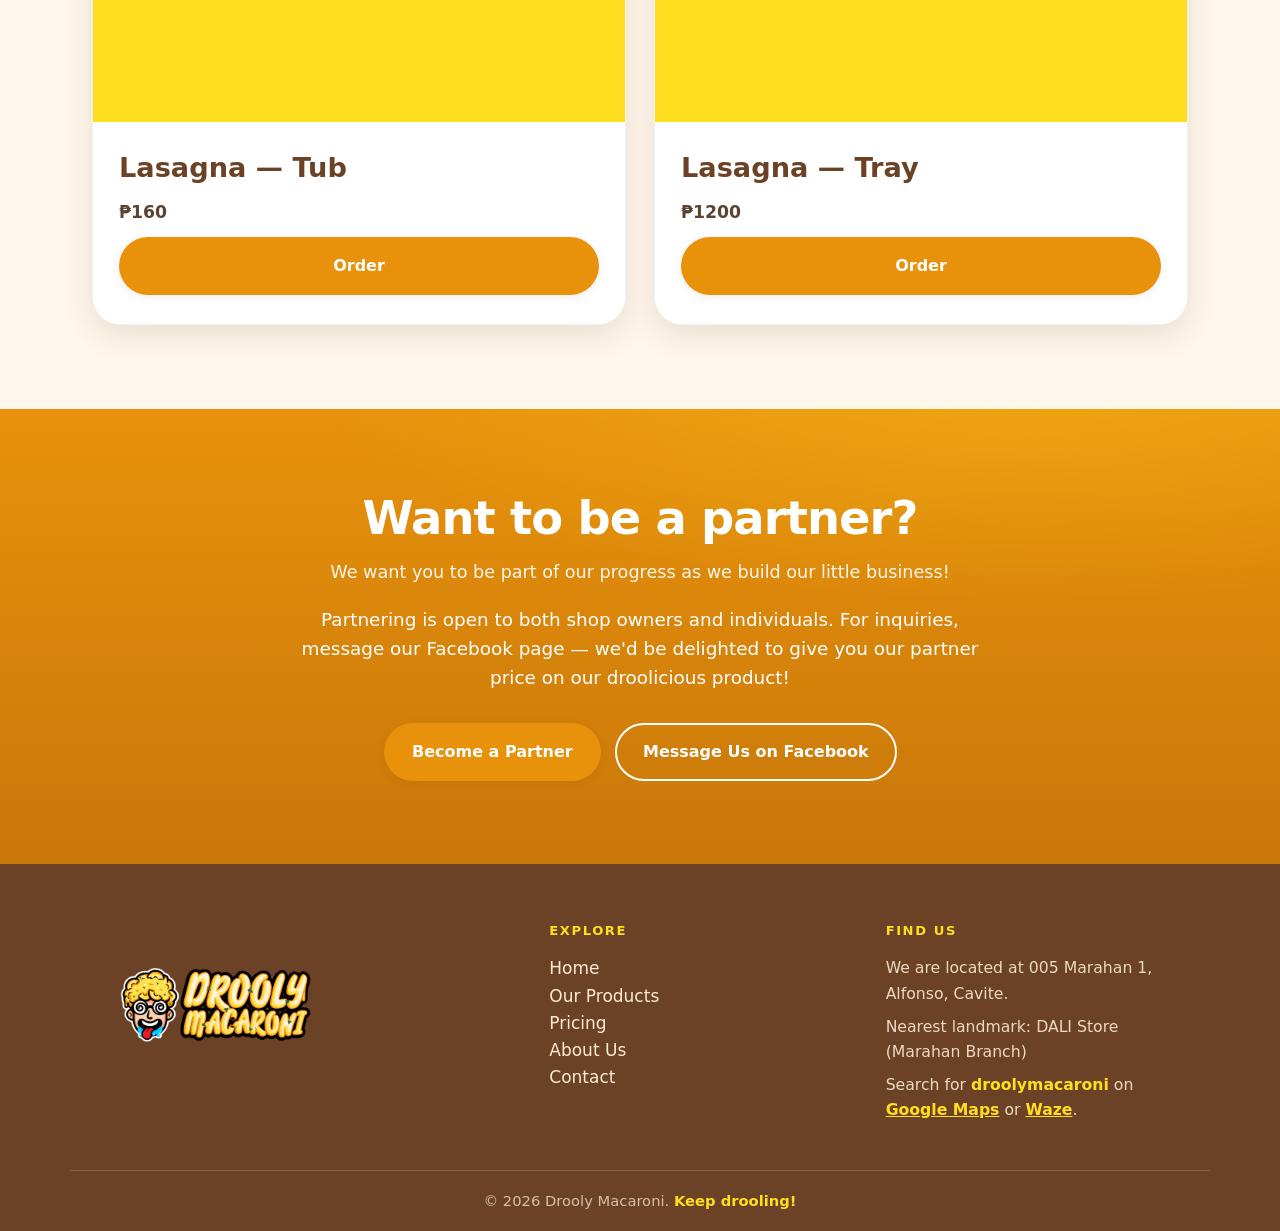
==== commit db299df2: "Swap bakemac/lasagna product images to -new variants (data.js + all pages)" ====
--- a/pricing.html
+++ b/pricing.html
@@ -15,13 +15,13 @@
   <meta property="og:description" content="Creamy baked mac &amp; comforting lasagna in tub or tray sizes. Tub ₱140 / ₱160, Tray ₱800 / ₱1200." />
   <meta property="og:site_name" content="Drooly Macaroni" />
   <meta property="og:locale" content="en_PH" />
-  <meta property="og:image" content="images/bakemac-tray.png" />
+  <meta property="og:image" content="images/bakemac-tray-new.png" />
 
   <!-- Twitter -->
   <meta name="twitter:card" content="summary_large_image" />
   <meta name="twitter:title" content="Order &amp; Pricing | Drooly Macaroni" />
   <meta name="twitter:description" content="Creamy baked mac &amp; comforting lasagna in tub or tray sizes. Tub ₱140 / ₱160, Tray ₱800 / ₱1200." />
-  <meta name="twitter:image" content="images/bakemac-tray.png" />
+  <meta name="twitter:image" content="images/bakemac-tray-new.png" />
 
   <!-- Favicon -->
   <link rel="icon" type="image/png" href="assets/favicon.png" />
@@ -100,7 +100,7 @@
           <div class="pricing-grid">
             <article class="product-card">
               <div class="product-media">
-                <img src="images/bakemac-tub.png" alt="Baked macaroni and cheese in a clear takeout tub, creamy golden on top with herb flecks." loading="lazy" />
+                <img src="images/bakemac-tub-new.png" alt="Baked macaroni and cheese in a clear takeout tub, creamy golden on top with herb flecks." loading="lazy" />
                 <span class="product-tag">Bakedmac</span>
               </div>
               <div class="product-body">
@@ -111,7 +111,7 @@
             </article>
             <article class="product-card">
               <div class="product-media">
-                <img src="images/bakemac-tray.png" alt="Baked macaroni and cheese in a foil tray, golden bubbly cheese with herb garnish." loading="lazy" />
+                <img src="images/bakemac-tray-new.png" alt="Baked macaroni and cheese in a foil tray, golden bubbly cheese with herb garnish." loading="lazy" />
                 <span class="product-tag">Bakedmac</span>
               </div>
               <div class="product-body">
@@ -122,7 +122,7 @@
             </article>
             <article class="product-card">
               <div class="product-media">
-                <img src="images/lasagna-tub.png" alt="Lasagna in a clear takeout tub with pasta layers, mushrooms and red pepper." loading="lazy" />
+                <img src="images/lasagna-tub-new.png" alt="Lasagna in a clear takeout tub with pasta layers, mushrooms and red pepper." loading="lazy" />
                 <span class="product-tag">Lasagna</span>
               </div>
               <div class="product-body">
@@ -133,7 +133,7 @@
             </article>
             <article class="product-card">
               <div class="product-media">
-                <img src="images/lasagna-tray.png" alt="Lasagna in a foil tray with layered pasta and red sauce." loading="lazy" />
+                <img src="images/lasagna-tray-new.png" alt="Lasagna in a foil tray with layered pasta and red sauce." loading="lazy" />
                 <span class="product-tag">Lasagna</span>
               </div>
               <div class="product-body">
--- a/css/styles.css
+++ b/css/styles.css
@@ -119,7 +119,9 @@
 }
 .mobile-menu.open { display: flex; }
 .mobile-nav-list { display: flex; flex-direction: column; }
+.mobile-nav-list li { display: block; }
 .mobile-nav-list a {
+  display: block;
   padding: 14px 12px; font-weight: 700; font-size: 1.1rem; color: var(--ink-soft);
   border-bottom: 1px solid rgba(110,66,38,.07);
 }
@@ -433,6 +435,14 @@
   background: var(--cheese-deep);
   color: #fff;
 }
+.mobile-nav-list a[aria-current="page"] {
+  border-radius: 999px;
+  padding-left: 18px;
+  padding-right: 18px;
+  border-bottom-color: transparent;
+  text-align: left;
+  margin: 2px 4px;
+}
 
 
 /* ---------- Brand logo (combined mascot + wordmark) ---------- */
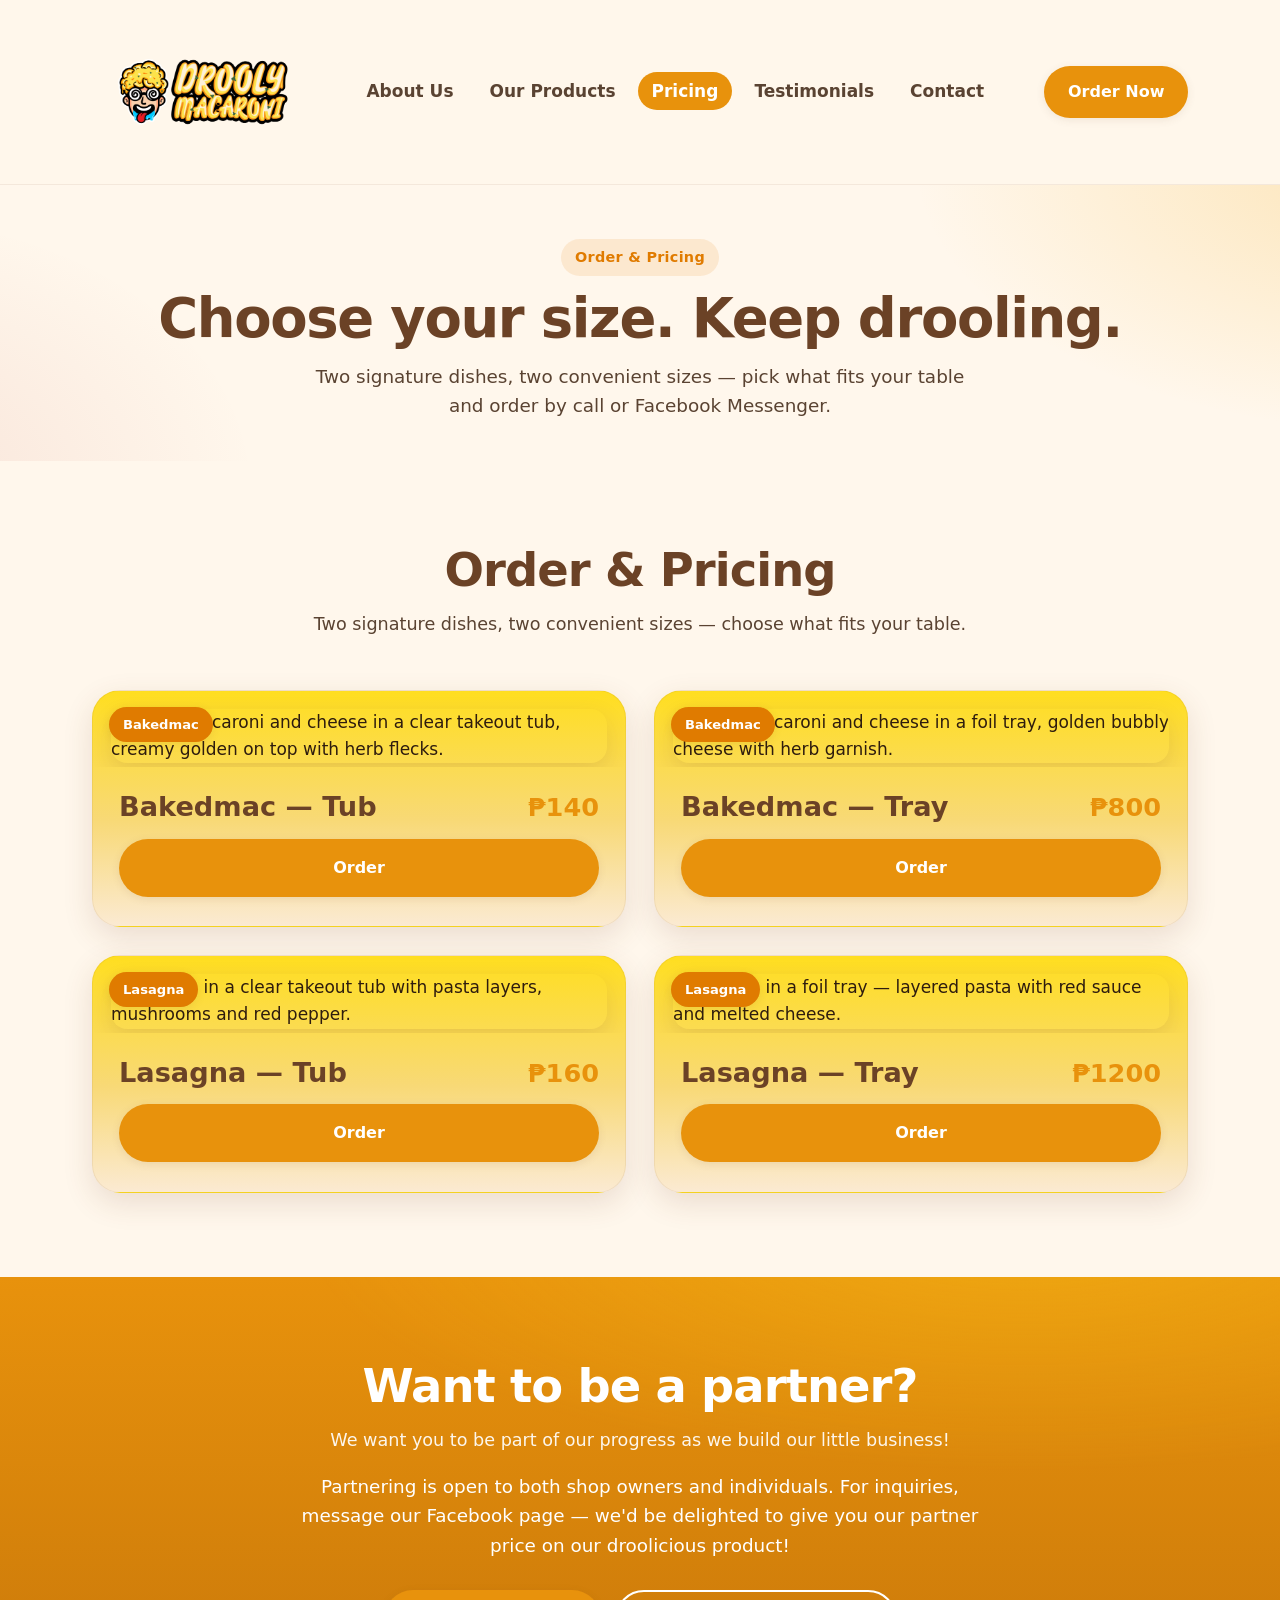
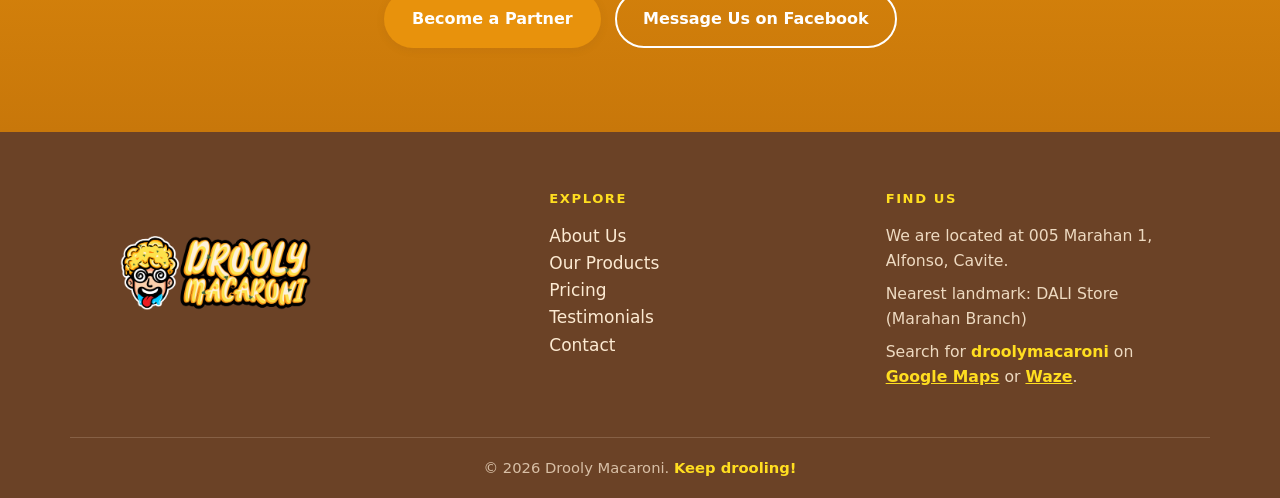
==== commit 9ed7d37e: "Pricing: move price to right of product name (flex row, name left / price right)" ====
--- a/pricing.html
+++ b/pricing.html
@@ -104,8 +104,10 @@
                 <span class="product-tag">Bakedmac</span>
               </div>
               <div class="product-body">
-                <h3>Bakedmac — Tub</h3>
-                <p class="price">₱140</p>
+                <div class="product-head">
+                  <h3>Bakedmac — Tub</h3>
+                  <span class="price">₱140</span>
+                </div>
                 <a class="btn btn-primary" href="https://m.me/droolymacaroni" target="_blank" rel="noopener">Order</a>
               </div>
             </article>
@@ -115,8 +117,10 @@
                 <span class="product-tag">Bakedmac</span>
               </div>
               <div class="product-body">
-                <h3>Bakedmac — Tray</h3>
-                <p class="price">₱800</p>
+                <div class="product-head">
+                  <h3>Bakedmac — Tray</h3>
+                  <span class="price">₱800</span>
+                </div>
                 <a class="btn btn-primary" href="https://m.me/droolymacaroni" target="_blank" rel="noopener">Order</a>
               </div>
             </article>
@@ -126,8 +130,10 @@
                 <span class="product-tag">Lasagna</span>
               </div>
               <div class="product-body">
-                <h3>Lasagna — Tub</h3>
-                <p class="price">₱160</p>
+                <div class="product-head">
+                  <h3>Lasagna — Tub</h3>
+                  <span class="price">₱160</span>
+                </div>
                 <a class="btn btn-primary" href="https://m.me/droolymacaroni" target="_blank" rel="noopener">Order</a>
               </div>
             </article>
@@ -137,8 +143,10 @@
                 <span class="product-tag">Lasagna</span>
               </div>
               <div class="product-body">
-                <h3>Lasagna — Tray</h3>
-                <p class="price">₱1200</p>
+                <div class="product-head">
+                  <h3>Lasagna — Tray</h3>
+                  <span class="price">₱1200</span>
+                </div>
                 <a class="btn btn-primary" href="https://m.me/droolymacaroni" target="_blank" rel="noopener">Order</a>
               </div>
             </article>
--- a/css/styles.css
+++ b/css/styles.css
@@ -201,15 +201,18 @@
   align-items: start;
 }
 .product-card {
-  background: var(--paper); border-radius: var(--radius-lg); overflow: hidden;
+  border-radius: var(--radius-lg); overflow: hidden;
   box-shadow: var(--shadow-md); border: 1px solid rgba(110,66,38,.08);
   display: flex; flex-direction: column;
+  background: linear-gradient(180deg, var(--cheese) 0%, #F8D976 55%, var(--cream-2) 100%);
   transition: transform .25s var(--ease), box-shadow .25s var(--ease);
 }
 .product-card:hover, .product-card:focus-within { transform: translateY(-6px); box-shadow: var(--shadow-lg); }
-.product-media { position: relative; overflow: hidden; aspect-ratio: 4/3; background: var(--cheese); padding: 22px; }
+.product-media { position: relative; overflow: hidden; background: transparent; padding: 18px 18px 4px; }
 .product-media img {
-  width: 100%; height: 100%; object-fit: contain;
+  display: block; width: 100%; height: auto; object-fit: contain;
+  border-radius: 16px;
+  box-shadow: 0 8px 22px rgba(110,66,38,.14);
   transition: transform .5s var(--ease);
 }
 .product-card:hover .product-media img { transform: scale(1.05); }
@@ -217,9 +220,10 @@
   position: absolute; top: 16px; left: 16px; background: var(--tomato); color: #fff;
   font-weight: 700; font-size: .82rem; padding: 7px 14px; border-radius: 999px; box-shadow: var(--shadow-sm); z-index: 2;
 }
-.product-body { padding: 24px 26px 30px; display: flex; flex-direction: column; gap: 10px; flex: 1; background: #fff; }
-.product-body h3 { font-size: 1.7rem; font-weight: 800; color: var(--brown); font-family: "Trebuchet MS", var(--font); }
-.price { font-size: 1.6rem; font-weight: 800; color: var(--cheese-deep); }
+.product-body { padding: 18px 26px 30px; display: flex; flex-direction: column; gap: 10px; flex: 1; background: transparent; }
+.product-head { display: flex; align-items: baseline; justify-content: space-between; gap: 12px; }
+.product-body h3 { font-size: 1.7rem; font-weight: 800; color: var(--brown); font-family: "Trebuchet MS", var(--font); margin: 0; }
+.price { font-size: 1.6rem; font-weight: 800; color: var(--cheese-deep); white-space: nowrap; }
 .product-body p { color: var(--ink-soft); font-size: 1.08rem; flex: 1; }
 
 /* ---------- Why Drooly ---------- */
@@ -305,17 +309,15 @@
 .contact-pill-value { display: block; font-weight: 800; color: var(--brown); font-size: 1.18rem; }
 
 /* ---------- Testimonials ---------- */
-.testimonial-grid { display: grid; gap: 24px; grid-template-columns: 1fr; list-style: none; margin: 0; padding: 0; }
+.testimonial-grid { display: grid; gap: 22px; grid-template-columns: 1fr; list-style: none; margin: 0; padding: 0; }
 .testimonial-card {
-  background: var(--paper); border-radius: var(--radius); overflow: hidden;
-  box-shadow: var(--shadow-sm); border: 1px solid rgba(110,66,38,.08);
-  display: flex; flex-direction: column;
+  background: transparent; border-radius: var(--radius); overflow: hidden;
+  box-shadow: var(--shadow-sm); border: 1px solid rgba(110,66,38,.10);
   transition: transform .22s var(--ease), box-shadow .22s var(--ease);
 }
 .testimonial-card:hover { transform: translateY(-5px); box-shadow: var(--shadow-lg); }
 .testimonial-photo {
-  width: 100%; height: auto; max-height: 320px; object-fit: contain; object-position: center;
-  background: var(--cream-2); display: block; border-bottom: 1px solid rgba(110,66,38,.08);
+  width: 100%; height: auto; display: block; background: var(--cheese);
 }
 .testimonial-body { padding: 22px 24px 26px; }
 .testimonial-stars { color: #F2B705; font-size: 1.15rem; letter-spacing: 2px; margin-bottom: 10px; }
@@ -392,6 +394,7 @@
   .nav-toggle { display: none; }
   .mobile-menu { display: none !important; }
   .why-grid { grid-template-columns: repeat(4, 1fr); }
+  .testimonial-grid { grid-template-columns: repeat(3, 1fr); }
   .about-mascot { width: 180px; }
 }
 
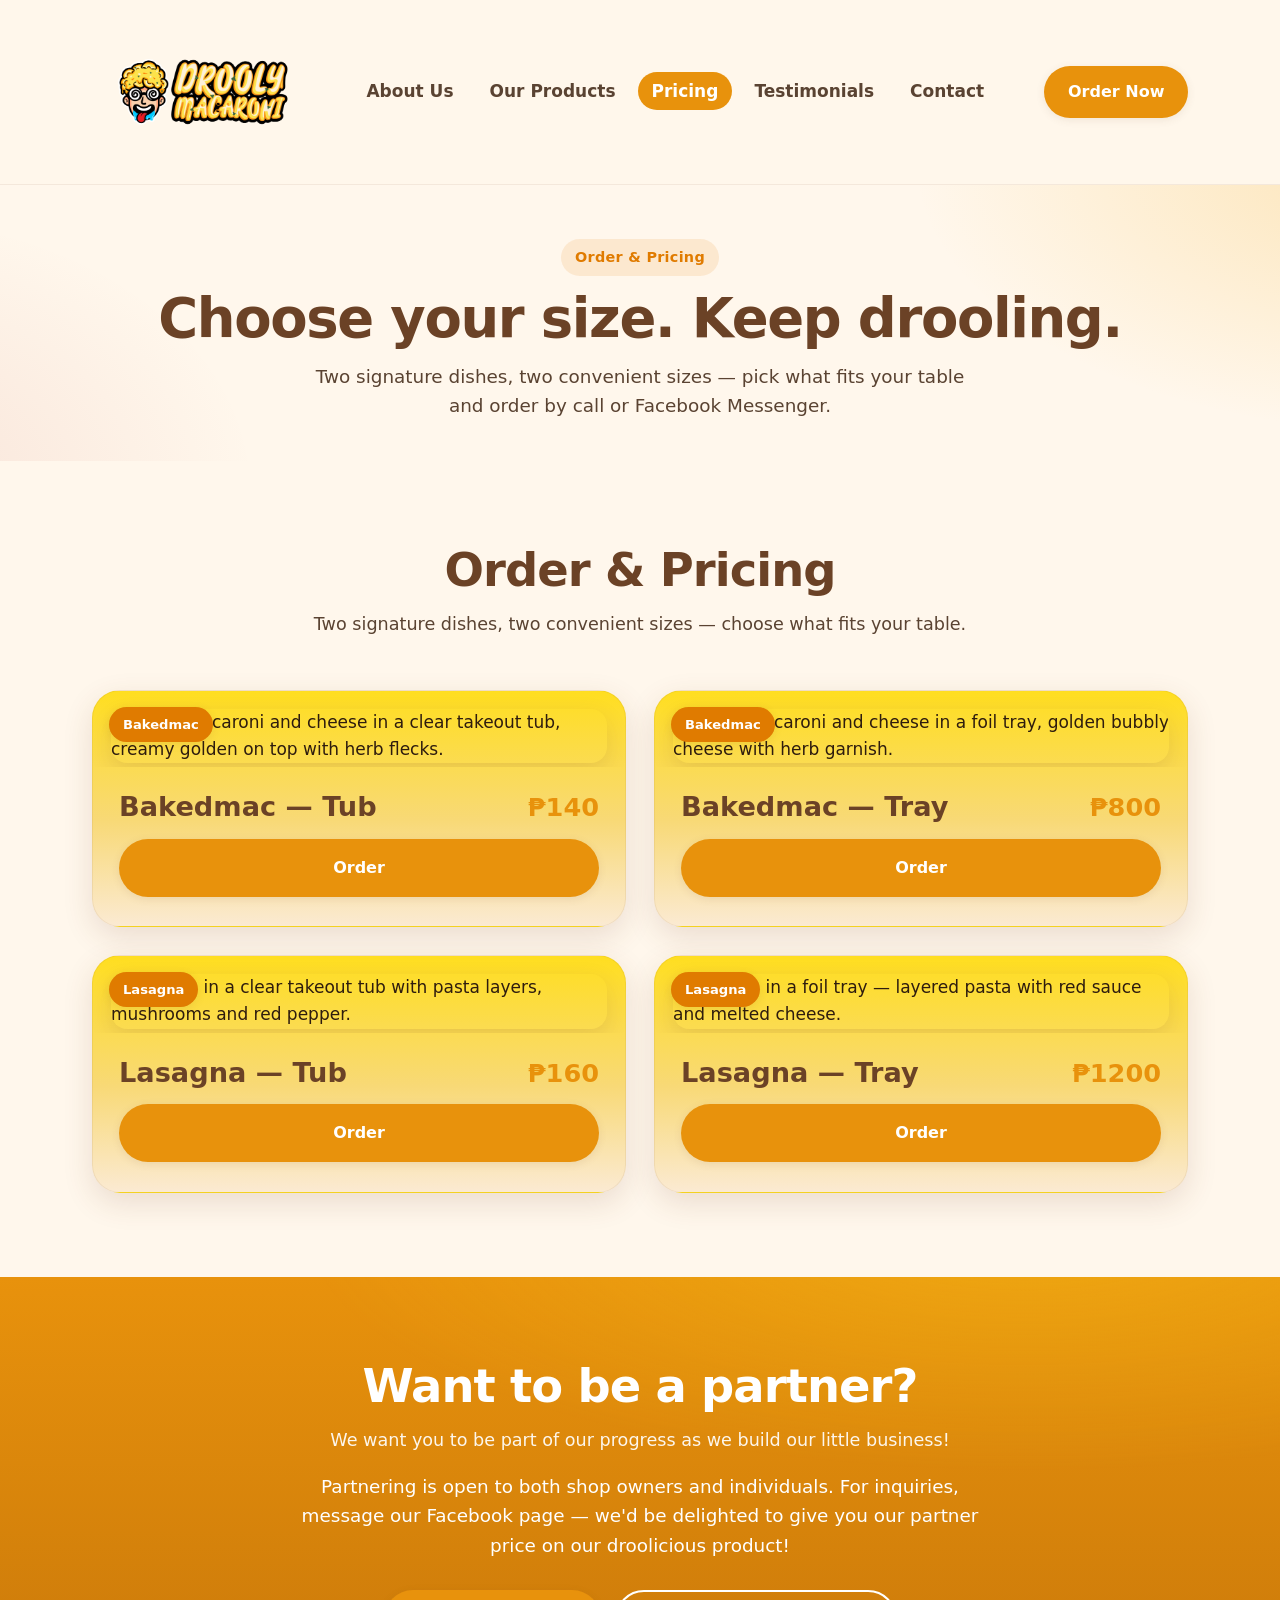
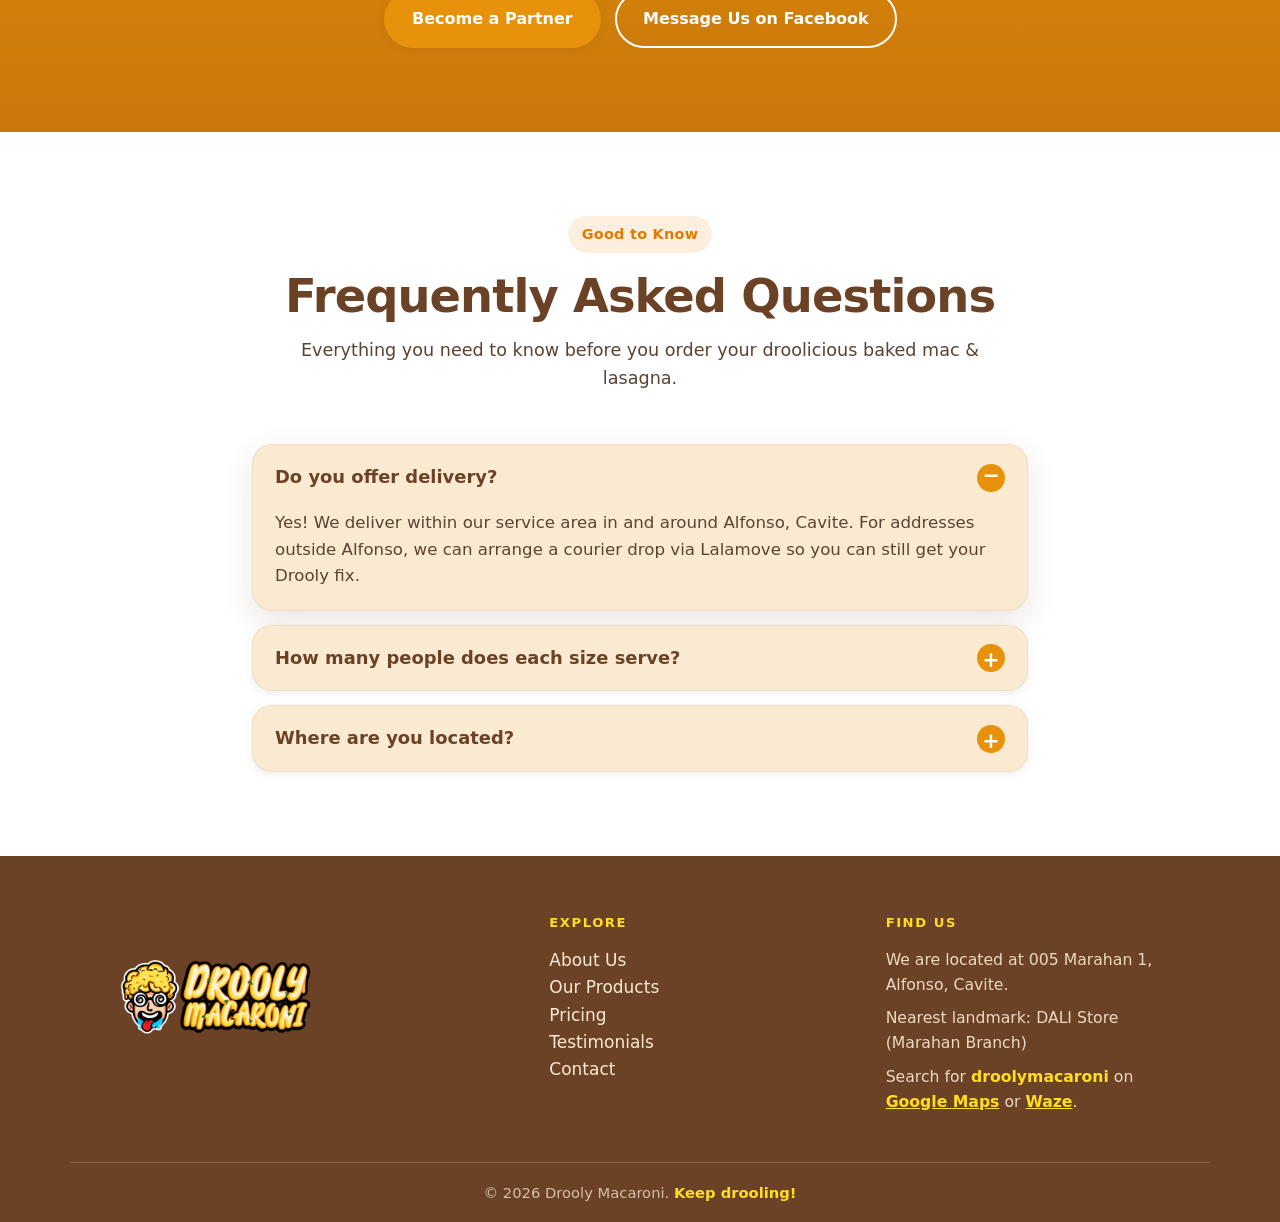
==== commit d12b628b: "Pricing: add FAQ section (delivery, serving sizes, location) with rephrased copy" ====
--- a/pricing.html
+++ b/pricing.html
@@ -170,6 +170,41 @@
       </div>
     </section>
 
+    <!-- ============ FAQ ============ -->
+    <section class="faq section" id="faq">
+      <div class="container faq-inner">
+        <div class="section-head">
+          <span class="eyebrow">Good to Know</span>
+          <h2 class="section-title">Frequently Asked Questions</h2>
+          <p class="section-subtitle">Everything you need to know before you order your droolicious baked mac &amp; lasagna.</p>
+        </div>
+
+        <div class="faq-list">
+          <details class="faq-item" open>
+            <summary class="faq-q">Do you offer delivery?</summary>
+            <div class="faq-a">
+              <p>Yes! We deliver within our service area in and around Alfonso, Cavite. For addresses outside Alfonso, we can arrange a courier drop via Lalamove so you can still get your Drooly fix.</p>
+            </div>
+          </details>
+
+          <details class="faq-item">
+            <summary class="faq-q">How many people does each size serve?</summary>
+            <div class="faq-a">
+              <p>Our 750&nbsp;ml tub comfortably serves <strong>1–2 people</strong>, while a tray serves <strong>8–12 people</strong>. These are based on customer feedback and typical appetites — your mileage may vary depending on how hungry everyone is!</p>
+            </div>
+          </details>
+
+          <details class="faq-item">
+            <summary class="faq-q">Where are you located?</summary>
+            <div class="faq-a">
+              <p>We're at <strong>005 Marahan 1, Alfonso, Cavite</strong>, right by our nearest landmark, the <strong>DALI Store (Marahan Branch)</strong>.</p>
+              <p>You can also find us fast by searching <strong>droolymacaroni</strong> on <a href="https://www.google.com/maps/search/?api=1&amp;query=droolymacaroni" target="_blank" rel="noopener">Google Maps</a> or <a href="https://waze.com/ul?q=droolymacaroni" target="_blank" rel="noopener">Waze</a>.</p>
+            </div>
+          </details>
+        </div>
+      </div>
+    </section>
+
   </main>
 
   <!-- ============ FOOTER ============ -->
--- a/css/styles.css
+++ b/css/styles.css
@@ -273,6 +273,10 @@
   width: 100%; max-width: 380px; height: auto;
   border-radius: 18px;
 }
+.about-graphic {
+  width: 100%; max-width: 560px; height: auto;
+  border-radius: 18px; box-shadow: var(--shadow-sm);
+}
 .about-copy .section-title { text-align: left; margin-bottom: 18px; }
 .about-copy p { color: var(--ink-soft); margin-bottom: 14px; font-size: 1.06rem; }
 
@@ -450,6 +454,40 @@
 
 /* ---------- Brand logo (combined mascot + wordmark) ---------- */
 .brand-logo { width: 190px; height: auto; display: block; }
+
+/* ---------- FAQ ---------- */
+.faq.section { background: var(--paper); }
+.faq-inner { max-width: 820px; }
+.faq-list { display: flex; flex-direction: column; gap: 14px; margin-top: 34px; }
+.faq-item {
+  background: var(--cream-2);
+  border: 1px solid rgba(110,66,38,.08);
+  border-radius: var(--radius);
+  box-shadow: var(--shadow-sm);
+  overflow: hidden;
+  transition: box-shadow .22s var(--ease);
+}
+.faq-item[open] { box-shadow: var(--shadow-md); }
+.faq-q {
+  list-style: none;
+  cursor: pointer;
+  display: flex; align-items: center; justify-content: space-between; gap: 12px;
+  padding: 18px 22px;
+  font-weight: 800; font-size: 1.12rem; color: var(--brown); font-family: "Trebuchet MS", var(--font);
+}
+.faq-q::-webkit-details-marker { display: none; }
+.faq-q::after {
+  content: "+"; flex: none;
+  width: 28px; height: 28px; border-radius: 999px;
+  display: grid; place-items: center;
+  background: var(--cheese-deep); color: #fff; font-size: 1.3rem; font-weight: 800;
+  transition: transform .22s var(--ease);
+}
+.faq-item[open] .faq-q::after { content: "\2212"; transform: rotate(180deg); }
+.faq-a { padding: 0 22px 20px; }
+.faq-a p { color: var(--ink-soft); font-size: 1.04rem; line-height: 1.6; margin-bottom: 10px; }
+.faq-a p:last-child { margin-bottom: 0; }
+.faq-a a { color: var(--cheese-deep); font-weight: 700; text-decoration: underline; }
 .sr-only {
   position: absolute; width: 1px; height: 1px; padding: 0; margin: -1px;
   overflow: hidden; clip: rect(0 0 0 0); white-space: nowrap; border: 0;
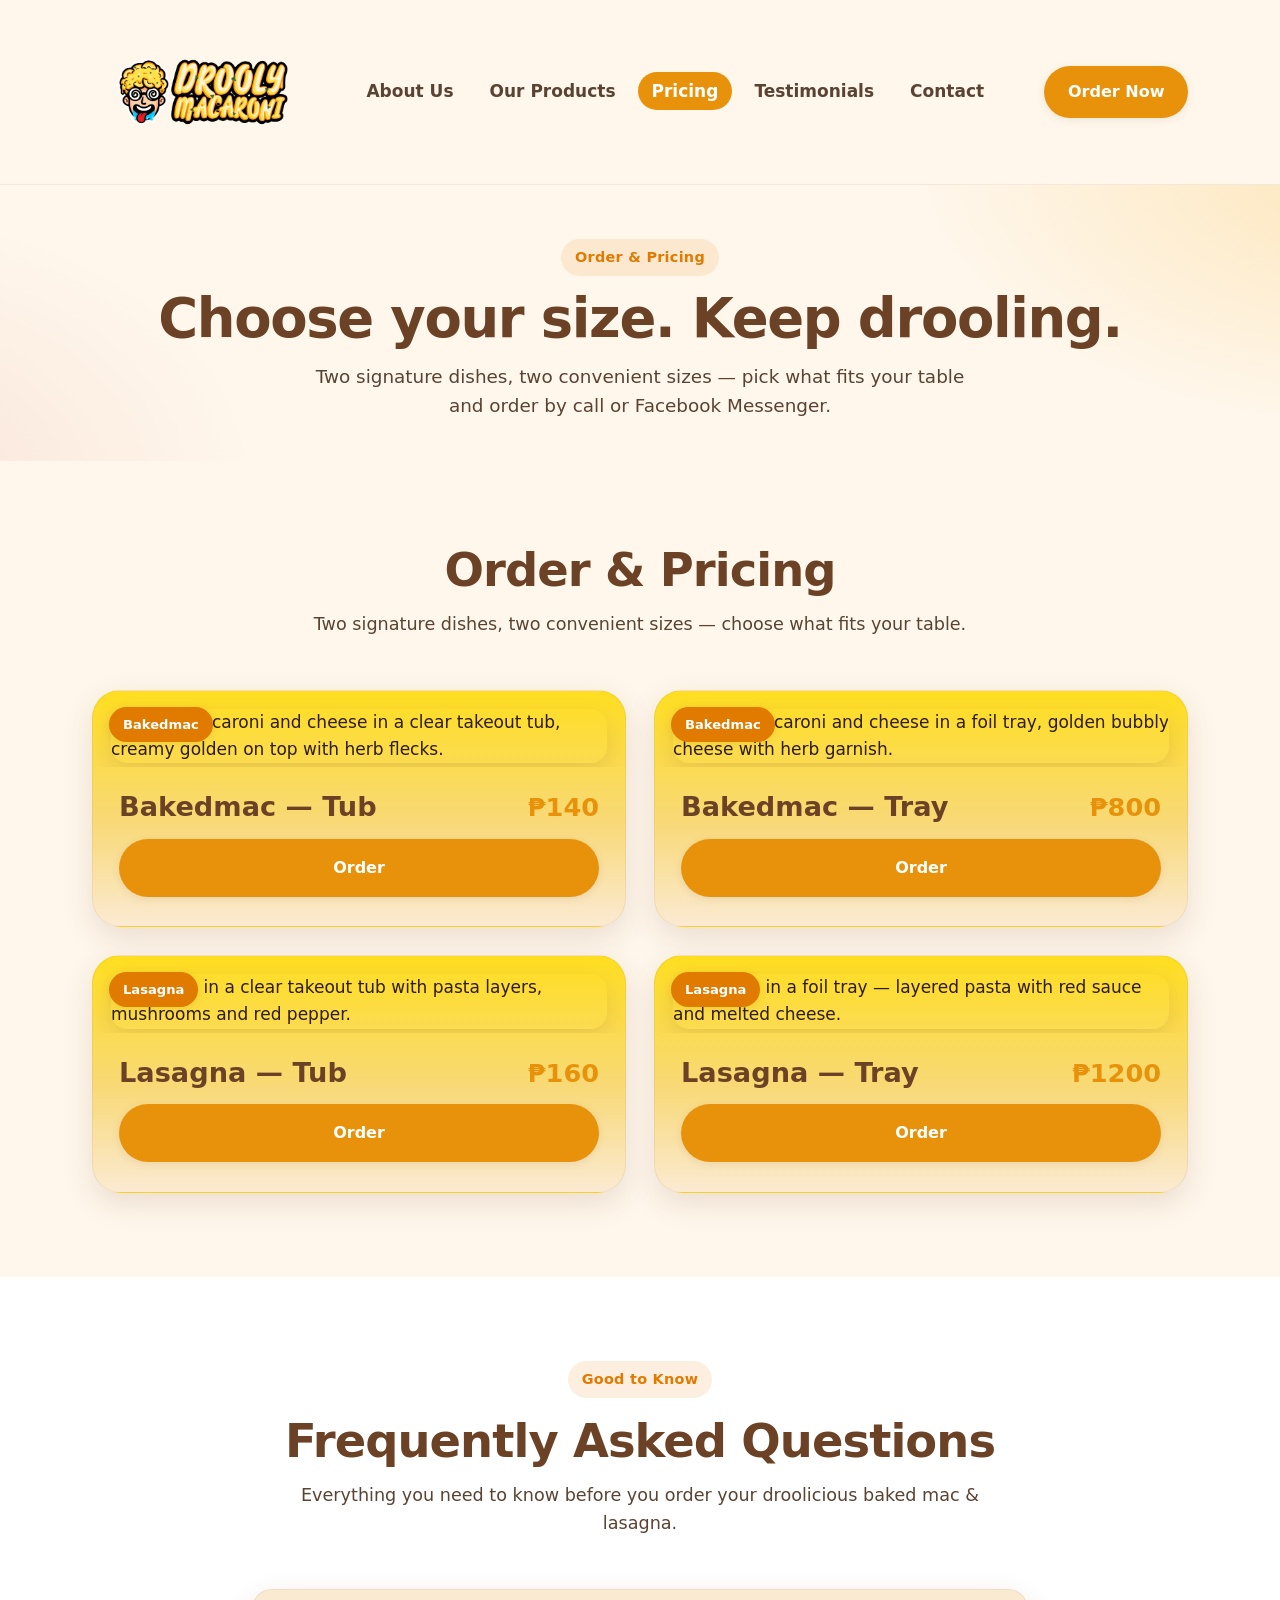
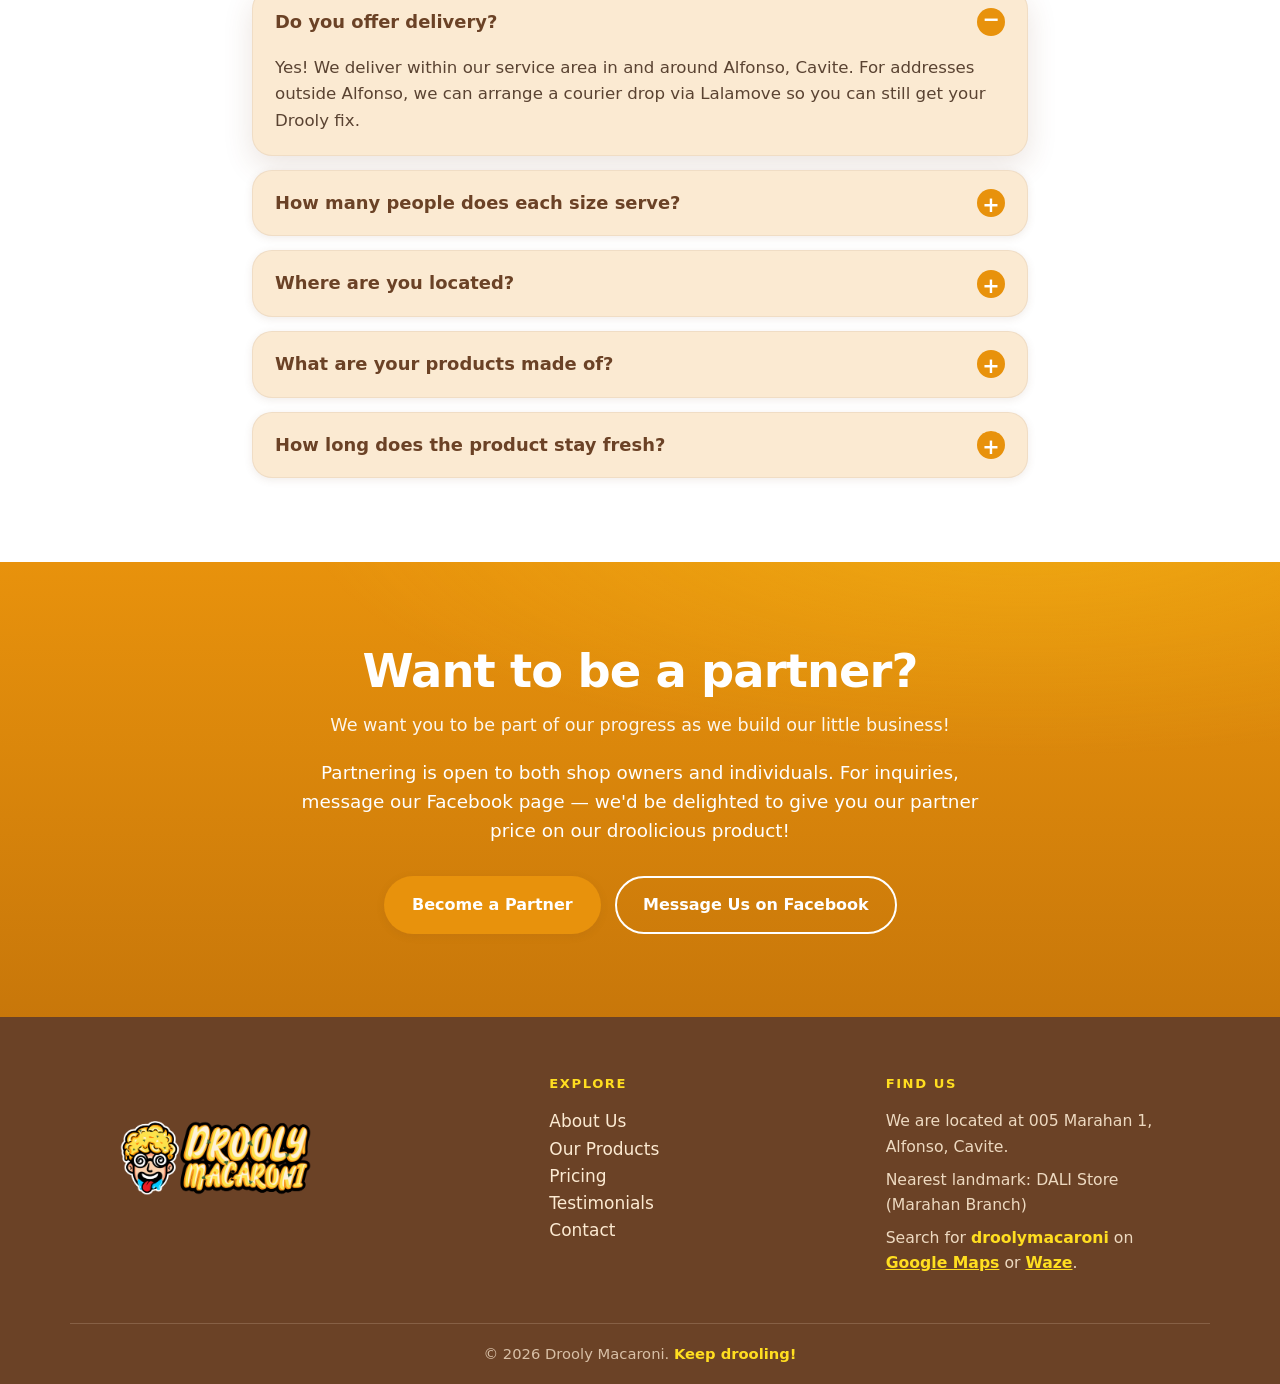
==== commit 63638f19: "Pricing: move FAQ before Partners; add ingredients + shelf-life (rephrased from image) FAQs" ====
--- a/pricing.html
+++ b/pricing.html
@@ -155,6 +155,55 @@
       </div>
     </section>
 
+    <!-- ============ FAQ ============ -->
+    <section class="faq section" id="faq">
+      <div class="container faq-inner">
+        <div class="section-head">
+          <span class="eyebrow">Good to Know</span>
+          <h2 class="section-title">Frequently Asked Questions</h2>
+          <p class="section-subtitle">Everything you need to know before you order your droolicious baked mac &amp; lasagna.</p>
+        </div>
+
+        <div class="faq-list">
+          <details class="faq-item" open>
+            <summary class="faq-q">Do you offer delivery?</summary>
+            <div class="faq-a">
+              <p>Yes! We deliver within our service area in and around Alfonso, Cavite. For addresses outside Alfonso, we can arrange a courier drop via Lalamove so you can still get your Drooly fix.</p>
+            </div>
+          </details>
+
+          <details class="faq-item">
+            <summary class="faq-q">How many people does each size serve?</summary>
+            <div class="faq-a">
+              <p>Our 750&nbsp;ml tub comfortably serves <strong>1–2 people</strong>, while a tray serves <strong>8–12 people</strong>. These are based on customer feedback and typical appetites — your mileage may vary depending on how hungry everyone is!</p>
+            </div>
+          </details>
+
+          <details class="faq-item">
+            <summary class="faq-q">Where are you located?</summary>
+            <div class="faq-a">
+              <p>We're at <strong>005 Marahan 1, Alfonso, Cavite</strong>, right by our nearest landmark, the <strong>DALI Store (Marahan Branch)</strong>.</p>
+              <p>You can also find us fast by searching <strong>droolymacaroni</strong> on <a href="https://www.google.com/maps/search/?api=1&amp;query=droolymacaroni" target="_blank" rel="noopener">Google Maps</a> or <a href="https://waze.com/ul?q=droolymacaroni" target="_blank" rel="noopener">Waze</a>.</p>
+            </div>
+          </details>
+
+          <details class="faq-item">
+            <summary class="faq-q">What are your products made of?</summary>
+            <div class="faq-a">
+              <p>We cook with only the finest ingredients — real cheese, quality spices, and fresh herbs — so every tub and tray is packed with that homemade, droolicious flavor you love.</p>
+            </div>
+          </details>
+
+          <details class="faq-item">
+            <summary class="faq-q">How long does the product stay fresh?</summary>
+            <div class="faq-a">
+              <p>When kept in the fridge, your Drooly baked mac or lasagna stays good for up to <strong>1½ weeks</strong>. For the best taste and quality, we recommend enjoying it within <strong>1 week</strong> of purchase.</p>
+            </div>
+          </details>
+        </div>
+      </div>
+    </section>
+
     <!-- ============ PARTNERS ============ -->
     <section class="resellers section section-accent" id="resellers">
       <div class="container resellers-inner">
@@ -170,41 +219,6 @@
       </div>
     </section>
 
-    <!-- ============ FAQ ============ -->
-    <section class="faq section" id="faq">
-      <div class="container faq-inner">
-        <div class="section-head">
-          <span class="eyebrow">Good to Know</span>
-          <h2 class="section-title">Frequently Asked Questions</h2>
-          <p class="section-subtitle">Everything you need to know before you order your droolicious baked mac &amp; lasagna.</p>
-        </div>
-
-        <div class="faq-list">
-          <details class="faq-item" open>
-            <summary class="faq-q">Do you offer delivery?</summary>
-            <div class="faq-a">
-              <p>Yes! We deliver within our service area in and around Alfonso, Cavite. For addresses outside Alfonso, we can arrange a courier drop via Lalamove so you can still get your Drooly fix.</p>
-            </div>
-          </details>
-
-          <details class="faq-item">
-            <summary class="faq-q">How many people does each size serve?</summary>
-            <div class="faq-a">
-              <p>Our 750&nbsp;ml tub comfortably serves <strong>1–2 people</strong>, while a tray serves <strong>8–12 people</strong>. These are based on customer feedback and typical appetites — your mileage may vary depending on how hungry everyone is!</p>
-            </div>
-          </details>
-
-          <details class="faq-item">
-            <summary class="faq-q">Where are you located?</summary>
-            <div class="faq-a">
-              <p>We're at <strong>005 Marahan 1, Alfonso, Cavite</strong>, right by our nearest landmark, the <strong>DALI Store (Marahan Branch)</strong>.</p>
-              <p>You can also find us fast by searching <strong>droolymacaroni</strong> on <a href="https://www.google.com/maps/search/?api=1&amp;query=droolymacaroni" target="_blank" rel="noopener">Google Maps</a> or <a href="https://waze.com/ul?q=droolymacaroni" target="_blank" rel="noopener">Waze</a>.</p>
-            </div>
-          </details>
-        </div>
-      </div>
-    </section>
-
   </main>
 
   <!-- ============ FOOTER ============ -->
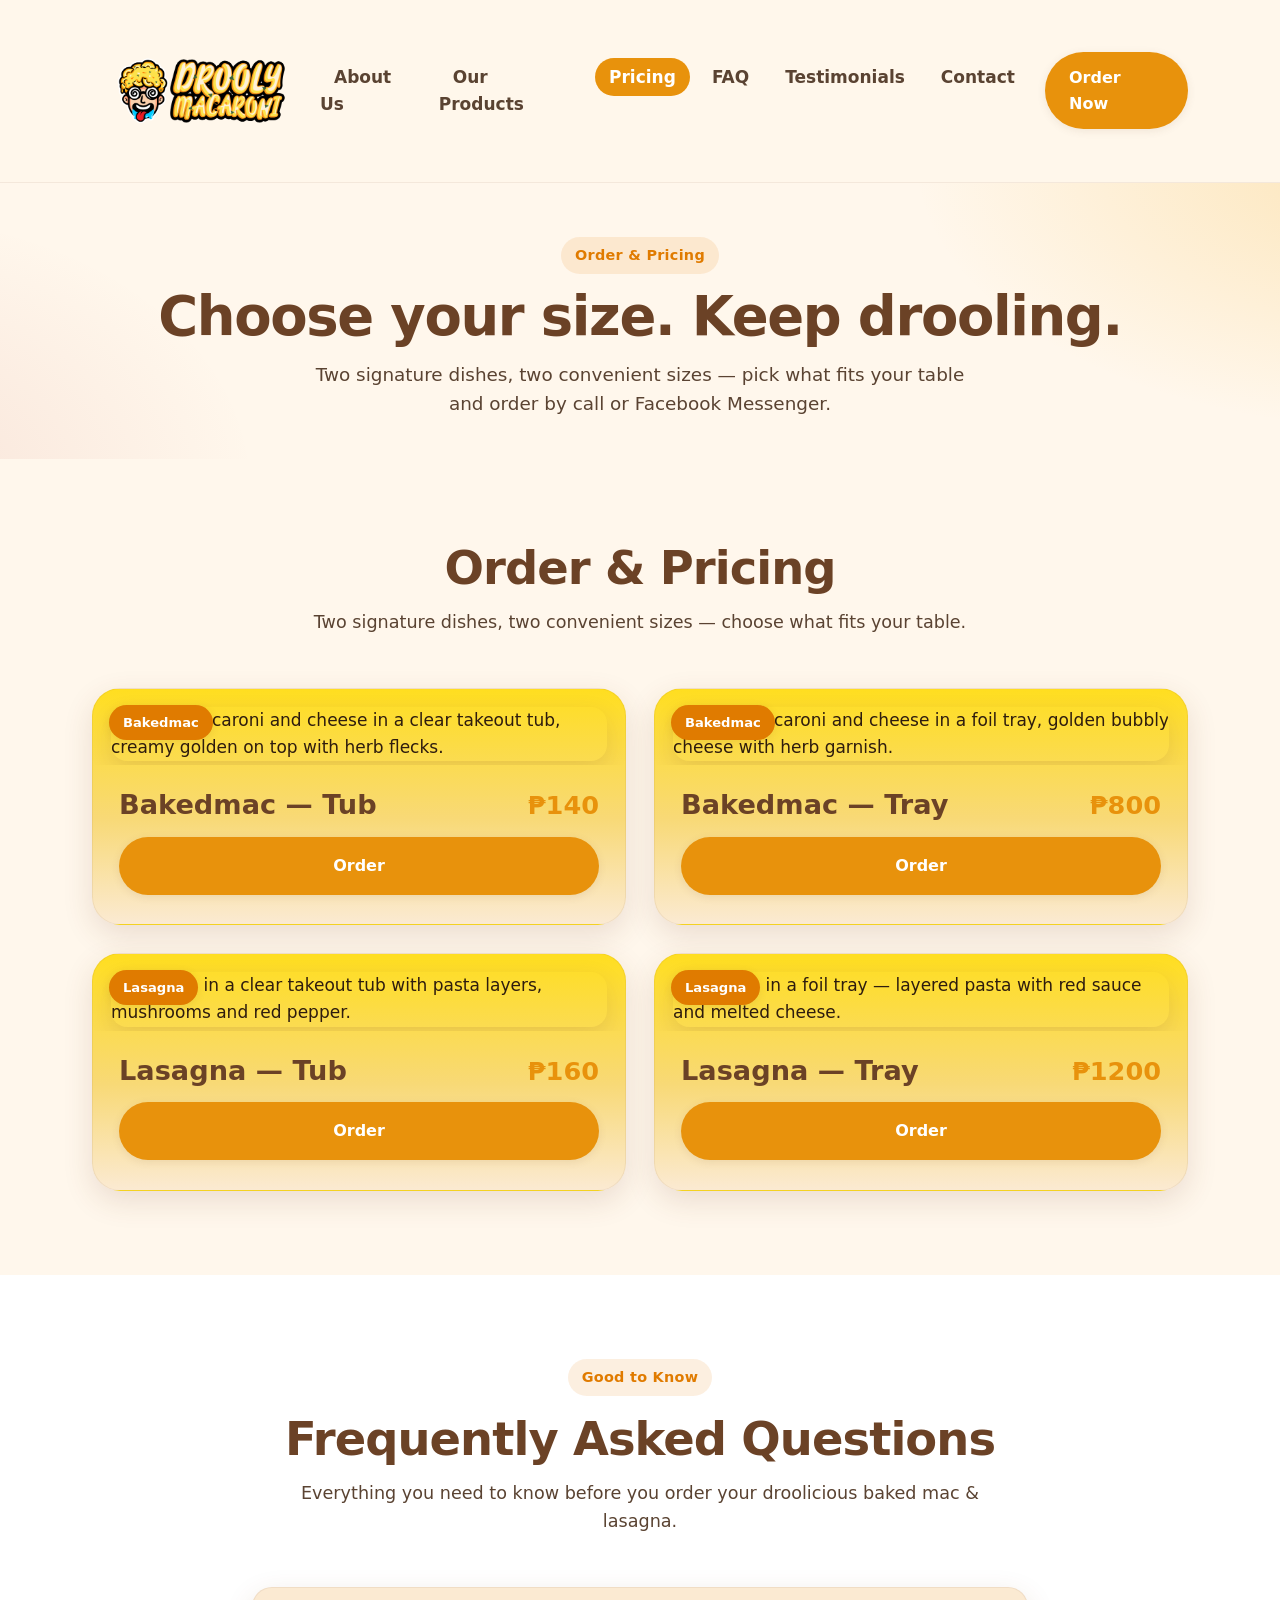
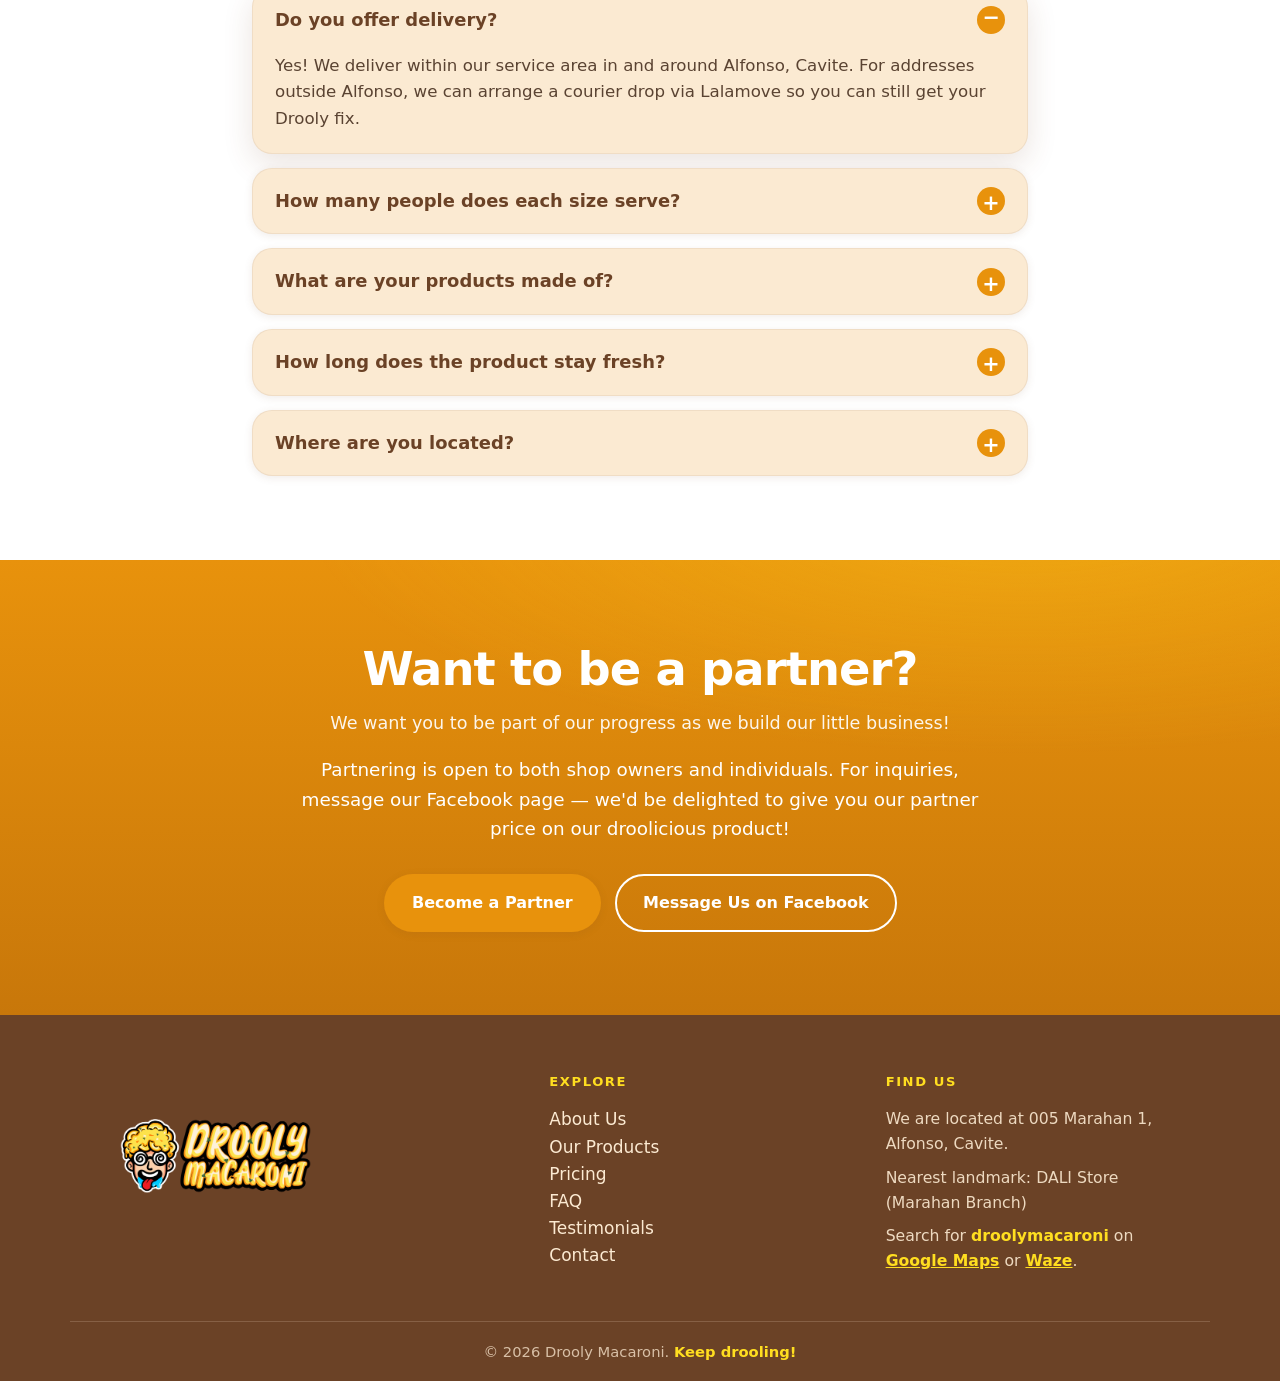
==== commit 1236c553: "Nav: add FAQ menu item (pricing.html#faq); move 'Where are you located?' to end of FAQ; fix active h" ====
--- a/pricing.html
+++ b/pricing.html
@@ -180,24 +180,24 @@
           </details>
 
           <details class="faq-item">
+            <summary class="faq-q">What are your products made of?</summary>
+            <div class="faq-a">
+              <p>We cook with only the finest ingredients — real cheese, quality spices, and fresh herbs — so every tub and tray is packed with that homemade, droolicious flavor you love.</p>
+            </div>
+          </details>
+
+          <details class="faq-item">
+            <summary class="faq-q">How long does the product stay fresh?</summary>
+            <div class="faq-a">
+              <p>When kept in the fridge, your Drooly baked mac or lasagna stays good for up to <strong>1½ weeks</strong>. For the best taste and quality, we recommend enjoying it within <strong>1 week</strong> of purchase.</p>
+            </div>
+          </details>
+
+          <details class="faq-item">
             <summary class="faq-q">Where are you located?</summary>
             <div class="faq-a">
               <p>We're at <strong>005 Marahan 1, Alfonso, Cavite</strong>, right by our nearest landmark, the <strong>DALI Store (Marahan Branch)</strong>.</p>
               <p>You can also find us fast by searching <strong>droolymacaroni</strong> on <a href="https://www.google.com/maps/search/?api=1&amp;query=droolymacaroni" target="_blank" rel="noopener">Google Maps</a> or <a href="https://waze.com/ul?q=droolymacaroni" target="_blank" rel="noopener">Waze</a>.</p>
-            </div>
-          </details>
-
-          <details class="faq-item">
-            <summary class="faq-q">What are your products made of?</summary>
-            <div class="faq-a">
-              <p>We cook with only the finest ingredients — real cheese, quality spices, and fresh herbs — so every tub and tray is packed with that homemade, droolicious flavor you love.</p>
-            </div>
-          </details>
-
-          <details class="faq-item">
-            <summary class="faq-q">How long does the product stay fresh?</summary>
-            <div class="faq-a">
-              <p>When kept in the fridge, your Drooly baked mac or lasagna stays good for up to <strong>1½ weeks</strong>. For the best taste and quality, we recommend enjoying it within <strong>1 week</strong> of purchase.</p>
             </div>
           </details>
         </div>
